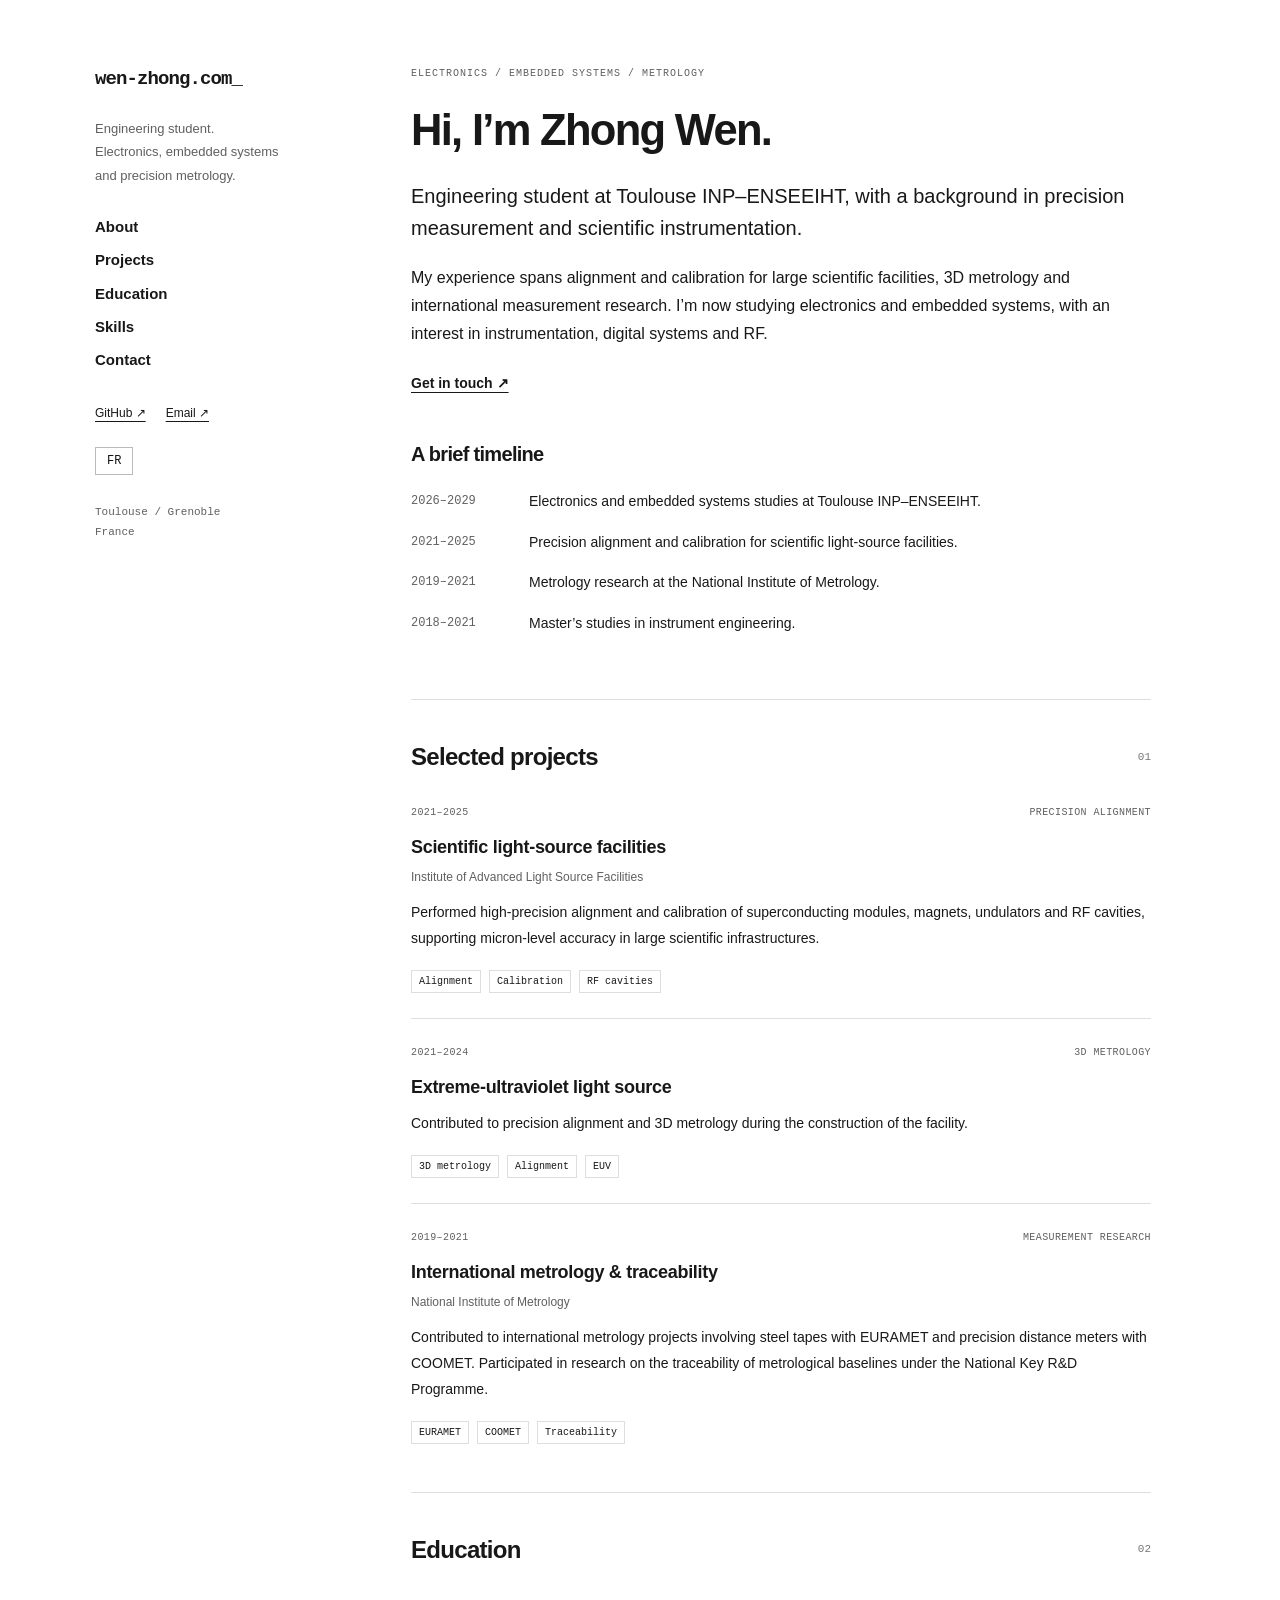
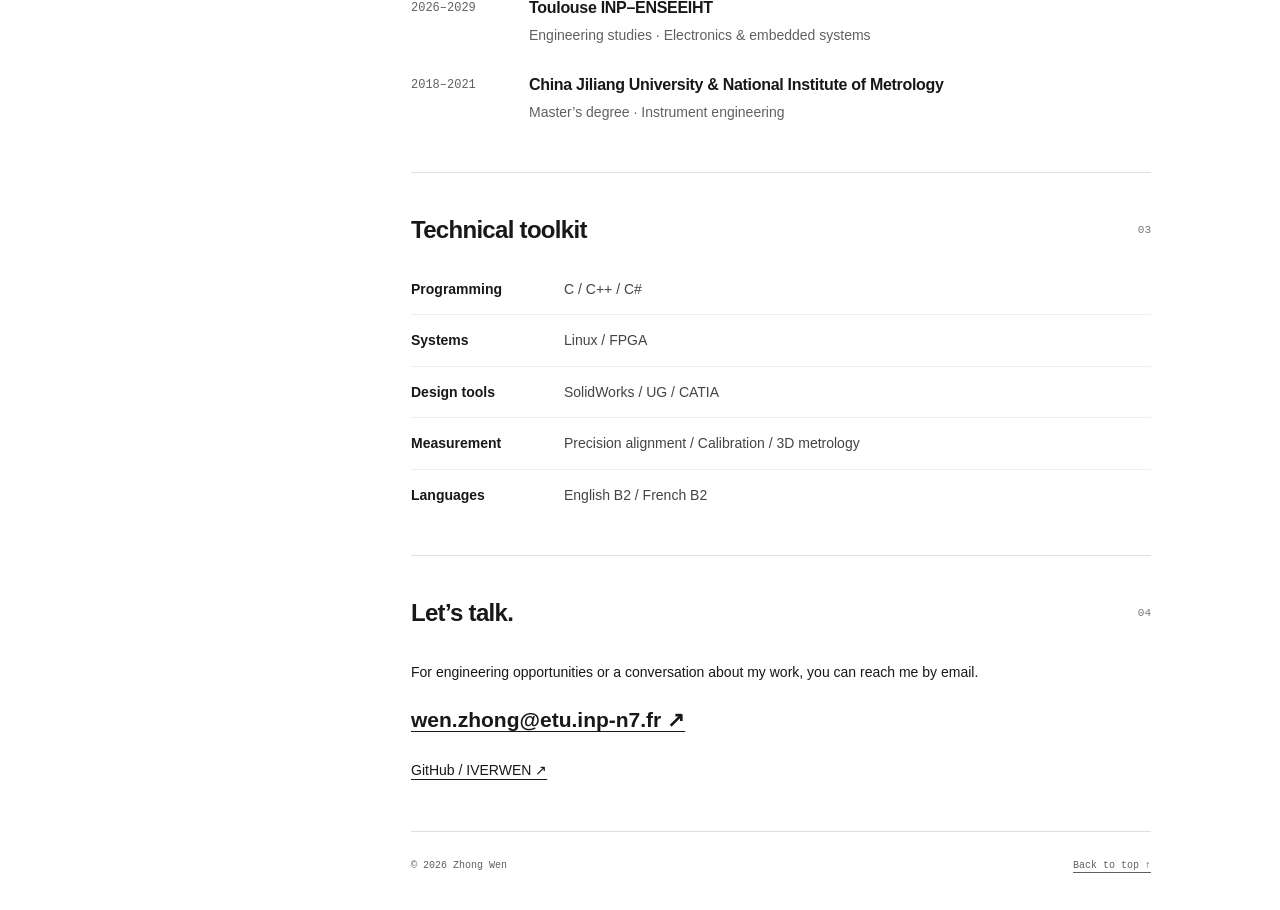
==== index.html @ dfacb309 "Add personal homepage: index.html" ====
<!doctype html>
<html lang="en">
<head><meta charset="utf-8"><meta name="viewport" content="width=device-width, initial-scale=1"><meta name="description" content="Zhong Wen — electronics, embedded systems and precision metrology. Engineering student at Toulouse INP–ENSEEIHT."><meta name="theme-color" content="#ffffff"><title>Zhong Wen — Electronics & Metrology</title><link rel="stylesheet" href="style.css"></head>
<body>
<a class="skip" href="#main">Skip to content / Aller au contenu</a>
<div class="layout">
<aside class="sidebar">
<a class="wordmark" href="#home">wen-zhong.com<span aria-hidden="true">_</span></a>
<p class="sidebar-intro" data-en="Engineering student.&#10;Electronics, embedded systems&#10;and precision metrology." data-fr="Élève ingénieur.&#10;Électronique, systèmes embarqués&#10;et métrologie de précision.">Engineering student.<br>Electronics, embedded systems<br>and precision metrology.</p>
<nav aria-label="Main navigation"><a href="#home" data-en="About" data-fr="À propos">About</a><a href="#projects" data-en="Projects" data-fr="Projets">Projects</a><a href="#education" data-en="Education" data-fr="Formation">Education</a><a href="#skills" data-en="Skills" data-fr="Compétences">Skills</a><a href="#contact">Contact</a></nav>
<div class="sidebar-links"><a href="https://github.com/IVERWEN">GitHub ↗</a><a href="mailto:wen.zhong@etu.inp-n7.fr">Email ↗</a></div>
<button type="button" id="language" aria-label="Afficher en français">FR</button>
<p class="location">Toulouse / Grenoble<br>France</p>
</aside>
<main id="main">
<section id="home">
<p class="eyebrow" data-en="ELECTRONICS / EMBEDDED SYSTEMS / METROLOGY" data-fr="ÉLECTRONIQUE / SYSTÈMES EMBARQUÉS / MÉTROLOGIE">ELECTRONICS / EMBEDDED SYSTEMS / METROLOGY</p>
<h1 data-en="Hi, I’m Zhong Wen." data-fr="Bonjour, je suis Zhong Wen.">Hi, I’m Zhong Wen.</h1>
<p class="lead" data-en="Engineering student at Toulouse INP–ENSEEIHT, with a background in precision measurement and scientific instrumentation." data-fr="Élève ingénieur à Toulouse INP–ENSEEIHT, avec un parcours en mesure de précision et instrumentation scientifique.">Engineering student at Toulouse INP–ENSEEIHT, with a background in precision measurement and scientific instrumentation.</p>
<p data-en="My experience spans alignment and calibration for large scientific facilities, 3D metrology and international measurement research. I’m now studying electronics and embedded systems, with an interest in instrumentation, digital systems and RF." data-fr="Mon expérience couvre l’alignement et l’étalonnage pour de grandes infrastructures scientifiques, la métrologie 3D et la recherche internationale en mesure. J’étudie aujourd’hui l’électronique et les systèmes embarqués, avec un intérêt pour l’instrumentation, les systèmes numériques et la RF.">My experience spans alignment and calibration for large scientific facilities, 3D metrology and international measurement research. I’m now studying electronics and embedded systems, with an interest in instrumentation, digital systems and RF.</p>
<a class="contact-link" href="mailto:wen.zhong@etu.inp-n7.fr" data-en="Get in touch ↗" data-fr="Me contacter ↗">Get in touch ↗</a>
<h2 class="timeline-heading" data-en="A brief timeline" data-fr="Mon parcours en bref">A brief timeline</h2>
<ul class="timeline">
<li><span class="date">2026–2029</span><span data-en="Electronics and embedded systems studies at Toulouse INP–ENSEEIHT." data-fr="Formation en électronique et systèmes embarqués à Toulouse INP–ENSEEIHT.">Electronics and embedded systems studies at Toulouse INP–ENSEEIHT.</span></li>
<li><span class="date">2021–2025</span><span data-en="Precision alignment and calibration for scientific light-source facilities." data-fr="Alignement et étalonnage de précision pour des installations de sources de lumière scientifiques.">Precision alignment and calibration for scientific light-source facilities.</span></li>
<li><span class="date">2019–2021</span><span data-en="Metrology research at the National Institute of Metrology." data-fr="Recherche en métrologie au National Institute of Metrology.">Metrology research at the National Institute of Metrology.</span></li>
<li><span class="date">2018–2021</span><span data-en="Master’s studies in instrument engineering." data-fr="Master en ingénierie des instruments et appareils.">Master’s studies in instrument engineering.</span></li>
</ul>
</section>
<section id="projects">
<div class="section-heading"><h2 data-en="Selected projects" data-fr="Sélection de projets">Selected projects</h2><span class="section-number">01</span></div>
<article class="project"><div class="project-meta"><span>2021–2025</span><span data-en="PRECISION ALIGNMENT" data-fr="ALIGNEMENT DE PRÉCISION">PRECISION ALIGNMENT</span></div>
<h3 data-en="Scientific light-source facilities" data-fr="Installations de sources de lumière scientifiques">Scientific light-source facilities</h3><p class="organisation">Institute of Advanced Light Source Facilities</p>
<p data-en="Performed high-precision alignment and calibration of superconducting modules, magnets, undulators and RF cavities, supporting micron-level accuracy in large scientific infrastructures." data-fr="Réalisation de l’alignement et de l’étalonnage de haute précision de modules supraconducteurs, d’aimants, d’onduleurs et de cavités RF, pour une exactitude au niveau du micron dans de grandes infrastructures scientifiques.">Performed high-precision alignment and calibration of superconducting modules, magnets, undulators and RF cavities, supporting micron-level accuracy in large scientific infrastructures.</p>
<ul class="tags" aria-label="Topics"><li>Alignment</li><li>Calibration</li><li>RF cavities</li></ul></article>
<article class="project"><div class="project-meta"><span>2021–2024</span><span data-en="3D METROLOGY" data-fr="MÉTROLOGIE 3D">3D METROLOGY</span></div>
<h3 data-en="Extreme-ultraviolet light source" data-fr="Source de lumière extrême-ultraviolet">Extreme-ultraviolet light source</h3>
<p data-en="Contributed to precision alignment and 3D metrology during the construction of the facility." data-fr="Participation à l’alignement de précision et à la métrologie 3D pour la construction de l’installation.">Contributed to precision alignment and 3D metrology during the construction of the facility.</p>
<ul class="tags" aria-label="Topics"><li>3D metrology</li><li>Alignment</li><li>EUV</li></ul></article>
<article class="project"><div class="project-meta"><span>2019–2021</span><span data-en="MEASUREMENT RESEARCH" data-fr="RECHERCHE EN MESURE">MEASUREMENT RESEARCH</span></div>
<h3 data-en="International metrology & traceability" data-fr="Métrologie internationale et traçabilité">International metrology & traceability</h3><p class="organisation">National Institute of Metrology</p>
<p data-en="Contributed to international metrology projects involving steel tapes with EURAMET and precision distance meters with COOMET. Participated in research on the traceability of metrological baselines under the National Key R&D Programme." data-fr="Contribution à des projets internationaux de métrologie : rubans en acier avec EURAMET et distancemètres de précision avec COOMET. Participation aux recherches sur la traçabilité des bases métrologiques dans le cadre du Programme national clé de R&D.">Contributed to international metrology projects involving steel tapes with EURAMET and precision distance meters with COOMET. Participated in research on the traceability of metrological baselines under the National Key R&D Programme.</p>
<ul class="tags" aria-label="Topics"><li>EURAMET</li><li>COOMET</li><li>Traceability</li></ul></article>
</section>
<section id="education"><div class="section-heading"><h2 data-en="Education" data-fr="Formation">Education</h2><span class="section-number">02</span></div>
<div class="education-row"><span class="date">2026–2029</span><div><h3>Toulouse INP–ENSEEIHT</h3><p data-en="Engineering studies · Electronics & embedded systems" data-fr="Formation d’ingénieur · Électronique et systèmes embarqués">Engineering studies · Electronics & embedded systems</p></div></div>
<div class="education-row"><span class="date">2018–2021</span><div><h3 data-en="China Jiliang University & National Institute of Metrology" data-fr="Université de métrologie de Chine et National Institute of Metrology">China Jiliang University & National Institute of Metrology</h3><p data-en="Master’s degree · Instrument engineering" data-fr="Master · Ingénierie des instruments et appareils">Master’s degree · Instrument engineering</p></div></div>
</section>
<section id="skills"><div class="section-heading"><h2 data-en="Technical toolkit" data-fr="Compétences techniques">Technical toolkit</h2><span class="section-number">03</span></div>
<dl class="skills"><div><dt data-en="Programming" data-fr="Programmation">Programming</dt><dd>C / C++ / C#</dd></div><div><dt data-en="Systems" data-fr="Systèmes">Systems</dt><dd>Linux / FPGA</dd></div><div><dt data-en="Design tools" data-fr="Outils de conception">Design tools</dt><dd>SolidWorks / UG / CATIA</dd></div><div><dt data-en="Measurement" data-fr="Mesure">Measurement</dt><dd data-en="Precision alignment / Calibration / 3D metrology" data-fr="Alignement de précision / Étalonnage / Métrologie 3D">Precision alignment / Calibration / 3D metrology</dd></div><div><dt data-en="Languages" data-fr="Langues">Languages</dt><dd data-en="English B2 / French B2" data-fr="Anglais B2 / Français B2">English B2 / French B2</dd></div></dl>
</section>
<section id="contact"><div class="section-heading"><h2 data-en="Let’s talk." data-fr="Échangeons.">Let’s talk.</h2><span class="section-number">04</span></div>
<p data-en="For engineering opportunities or a conversation about my work, you can reach me by email." data-fr="Pour une opportunité en ingénierie ou un échange sur mon parcours, vous pouvez me contacter par e-mail.">For engineering opportunities or a conversation about my work, you can reach me by email.</p>
<a class="email" href="mailto:wen.zhong@etu.inp-n7.fr">wen.zhong@etu.inp-n7.fr ↗</a><p class="github-link"><a href="https://github.com/IVERWEN">GitHub / IVERWEN ↗</a></p>
</section>
<footer><span>© 2026 Zhong Wen</span><a href="#home" data-en="Back to top ↑" data-fr="Retour en haut ↑">Back to top ↑</a></footer>
</main></div><script src="language.js"></script>
</body></html>
---- style.css ----
:root{color-scheme:light;--ink:#181818;--muted:#606060;--line:#dedede;--mono:Consolas,'Courier New',monospace}*{box-sizing:border-box}html{scroll-behavior:smooth;scroll-padding-top:40px}body{margin:0;background:#fff;color:var(--ink);font:16px/1.75 'Segoe UI',Arial,sans-serif;-webkit-font-smoothing:antialiased}a{color:inherit;text-decoration-thickness:1px;text-underline-offset:4px}a:hover{color:#666}a:focus-visible,button:focus-visible{outline:2px solid #111;outline-offset:6px}.layout{display:grid;grid-template-columns:230px minmax(0,740px);gap:86px;max-width:1180px;padding:65px 45px 0;margin:auto}.sidebar{position:sticky;top:55px;align-self:start}.wordmark{font:700 19px/1.4 var(--mono);letter-spacing:-.9px;text-decoration:none}.sidebar-intro{font-size:13px;line-height:1.8;color:var(--muted);white-space:pre-line;margin:24px 0 27px}.sidebar nav{display:flex;flex-direction:column;gap:7px}.sidebar nav a{font-size:15px;font-weight:600;text-decoration:none;width:fit-content}.sidebar nav a:hover{text-decoration:underline}.sidebar-links{display:flex;gap:20px;font-size:12px;margin-top:30px}.sidebar button{display:block;margin-top:23px;background:#fff;color:#111;border:1px solid #bbb;font:12px var(--mono);padding:6px 11px;cursor:pointer}.sidebar button:hover{background:#111;color:#fff}.location{font:11px/1.8 var(--mono);color:var(--muted);margin-top:28px}main{min-width:0}.eyebrow{font:10px/1.8 var(--mono);letter-spacing:1px;color:var(--muted);margin:0 0 21px}h1{font-size:clamp(32px,3.4vw,44px);line-height:1.2;letter-spacing:-1.7px;margin:0 0 24px;font-weight:750}.lead{font-size:20px;line-height:1.6;font-weight:500;margin-bottom:20px}p{margin:0 0 18px}h2{font-size:24px;letter-spacing:-.7px;line-height:1.4;margin:0;font-weight:700}.timeline-heading{margin:43px 0 21px;font-size:20px}.contact-link{display:inline-block;font-size:14px;font-weight:600;margin-top:5px}.timeline{list-style:none;margin:0;padding:0}.timeline li{display:grid;grid-template-columns:100px 1fr;gap:18px;margin:16px 0;font-size:14px}.date{font:12px/1.8 var(--mono);color:var(--muted);white-space:nowrap;padding-top:2px}section{padding-bottom:48px}section+section{padding-top:40px;border-top:1px solid var(--line)}.section-heading{display:flex;justify-content:space-between;align-items:center;margin-bottom:30px}.section-number{font:11px var(--mono);color:#777}.project{padding:25px 0;border-bottom:1px solid var(--line)}.project:first-of-type{padding-top:0}.project:last-child{border-bottom:0;padding-bottom:0}.project-meta{display:flex;justify-content:space-between;gap:16px;font:10px/1.8 var(--mono);letter-spacing:.4px;color:var(--muted);margin-bottom:12px}h3{font-size:18px;line-height:1.5;font-weight:650;letter-spacing:-.3px;margin:0 0 10px}.project p{font-size:14px;line-height:1.85}.project .organisation{font-size:12px;color:var(--muted);margin-top:-5px;margin-bottom:12px}.tags{display:flex;flex-wrap:wrap;gap:8px;list-style:none;margin:16px 0 0;padding:0}.tags li{font:10px/1.5 var(--mono);border:1px solid var(--line);padding:3px 7px}.education-row{display:grid;grid-template-columns:100px 1fr;gap:18px;margin:25px 0}.education-row:last-child{margin-bottom:0}.education-row h3{font-size:16px;margin-bottom:3px}.education-row p{font-size:14px;color:var(--muted);margin:0}.skills{margin:0}.skills>div{display:grid;grid-template-columns:135px 1fr;gap:18px;padding:13px 0;border-bottom:1px solid #eee;font-size:14px}.skills>div:first-child{padding-top:0}.skills>div:last-child{border-bottom:0;padding-bottom:0}.skills dt{font-weight:600}.skills dd{margin:0;color:#444}#contact>p{font-size:14px}.email{font-size:clamp(16px,2vw,21px);font-weight:600;overflow-wrap:anywhere}.github-link{margin-top:19px;margin-bottom:0;font-size:12px}footer{display:flex;justify-content:space-between;gap:15px;border-top:1px solid var(--line);padding:25px 0 35px;font:10px/1.8 var(--mono);color:var(--muted)}.skip{position:absolute;top:-100px;padding:10px 15px;background:#111;color:#fff}.skip:focus{top:5px;z-index:3}@media(max-width:900px){.layout{gap:40px;padding:40px 28px 0;grid-template-columns:190px minmax(0,1fr)}}@media(max-width:650px){html{scroll-padding-top:20px}.layout{display:block;padding:27px 22px 0}.sidebar{position:relative;top:auto;border-bottom:1px solid var(--line);padding-bottom:23px;margin-bottom:34px}.sidebar-intro,.sidebar-links,.location{display:none}.sidebar nav{flex-direction:row;flex-wrap:wrap;gap:8px 18px;margin-top:18px;padding-right:35px}.sidebar nav a{font-size:12px}.sidebar button{position:absolute;right:0;top:0;margin:0}.eyebrow{font-size:9px}h1{font-size:34px}.lead{font-size:18px}.timeline li,.education-row{grid-template-columns:86px 1fr;gap:12px}.timeline li{font-size:13px}.date{font-size:11px}.section-heading{margin-bottom:24px}h2{font-size:22px}.project-meta{font-size:9px;gap:10px}.skills>div{grid-template-columns:100px 1fr;gap:12px;font-size:13px}section{padding-bottom:35px}section+section{padding-top:30px}}@media(prefers-reduced-motion:reduce){html{scroll-behavior:auto}}@media print{.layout{display:block;padding:0;max-width:none}.sidebar,.contact-link,footer a{display:none}body{font-size:11px}h1{font-size:25px}.lead{font-size:14px}section{padding-bottom:16px}section+section{padding-top:16px}.project{break-inside:avoid}.project p,.education-row p,.timeline li,.skills>div{font-size:11px}}
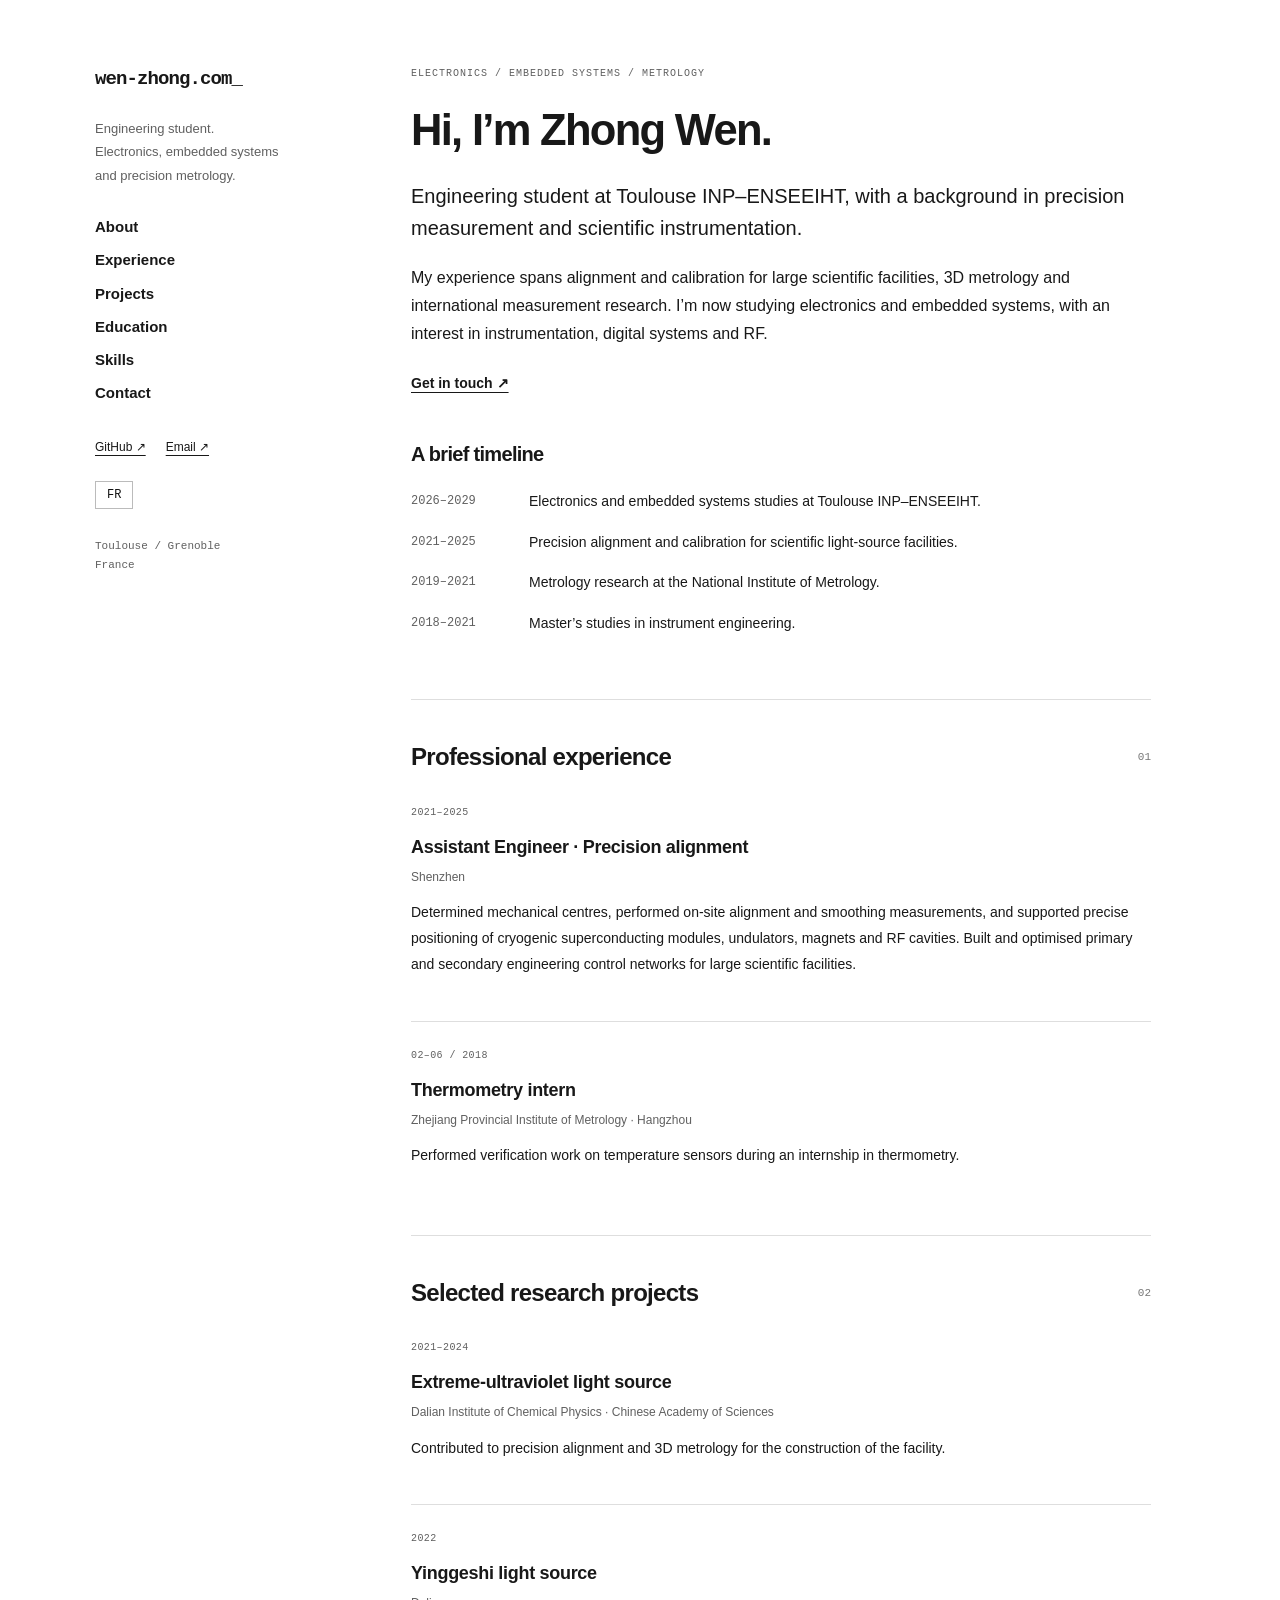
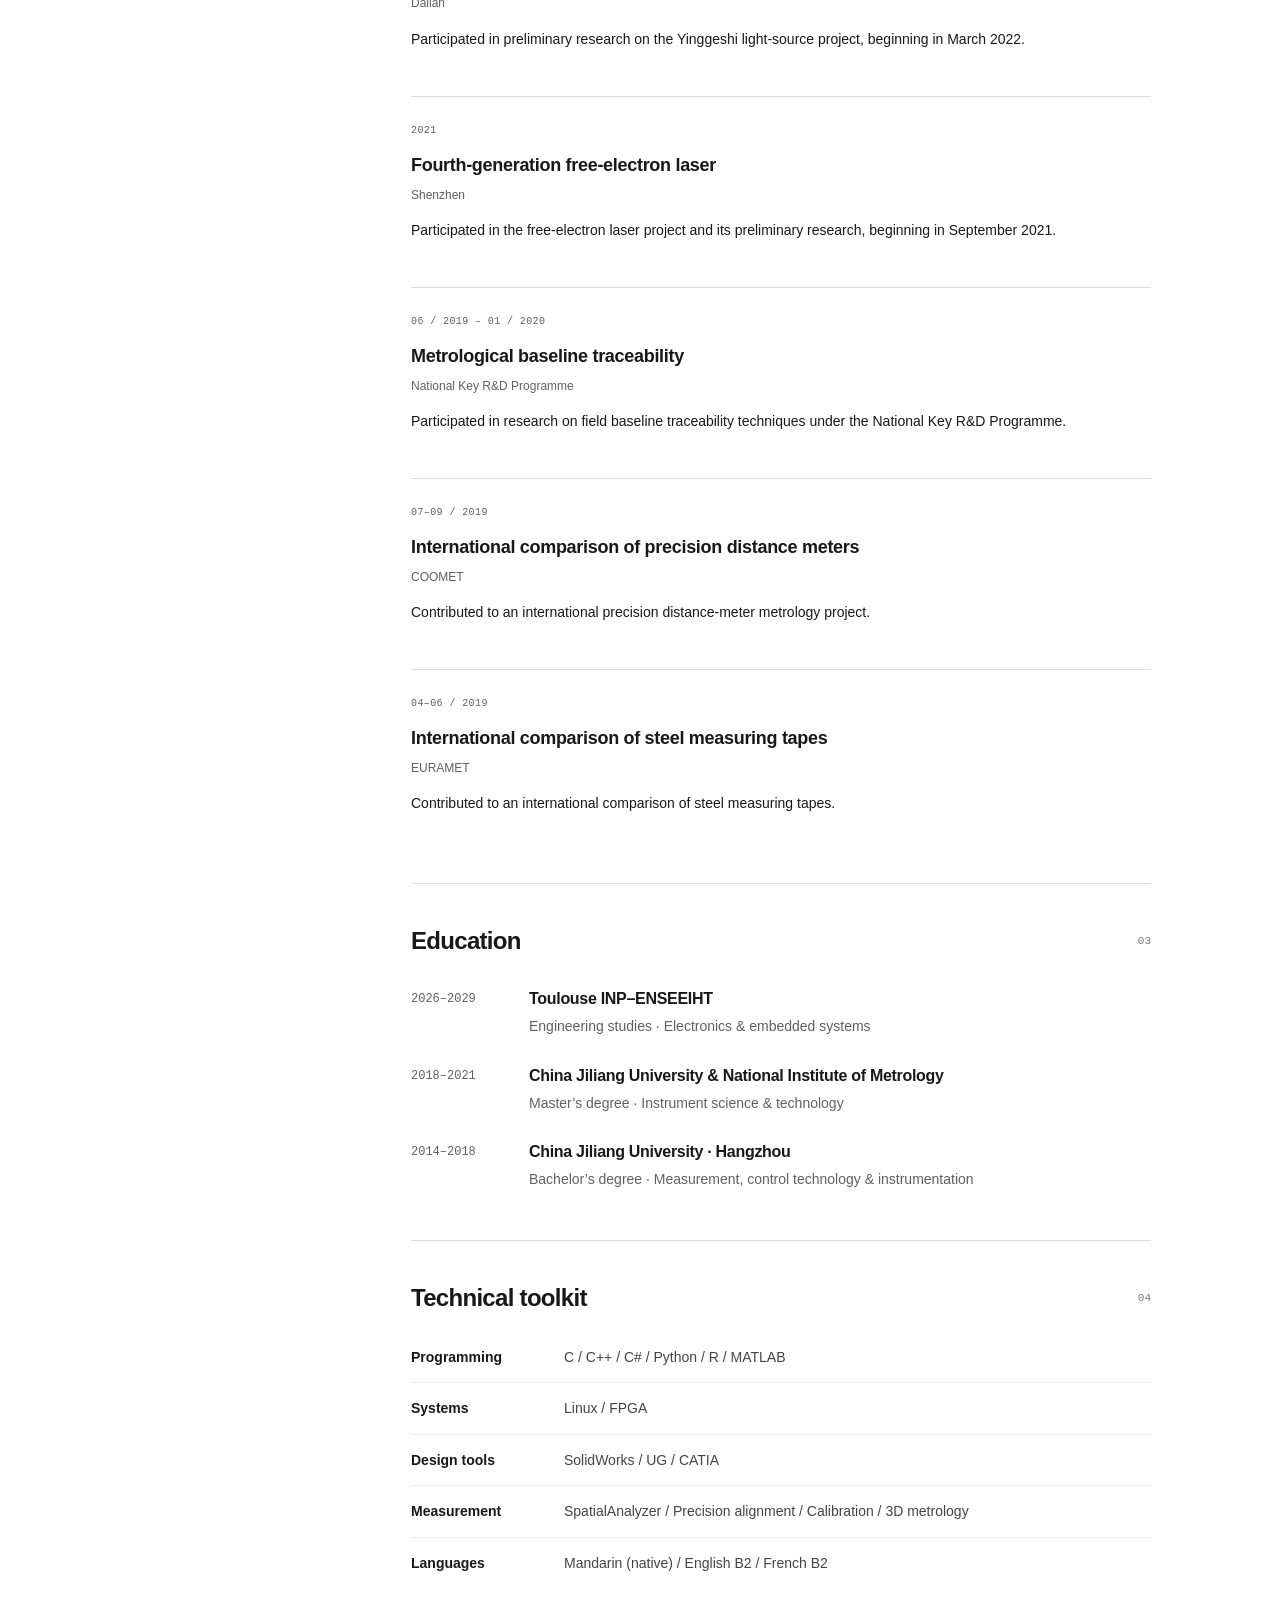
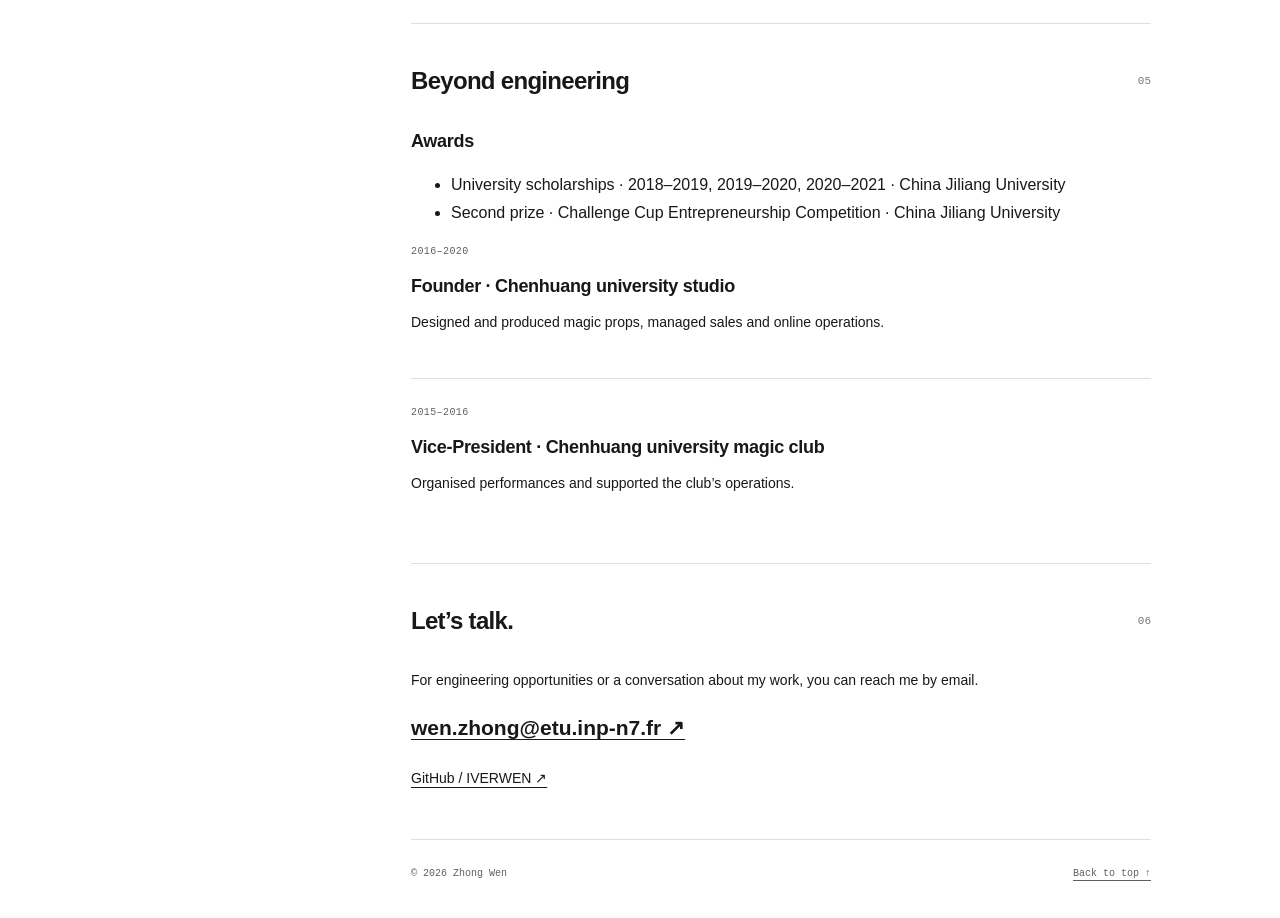
==== commit dab4f84e: "Expand bilingual portfolio with consolidated CV experience, research, education and awards" ====
--- a/index.html
+++ b/index.html
@@ -7,7 +7,7 @@
 <aside class="sidebar">
 <a class="wordmark" href="#home">wen-zhong.com<span aria-hidden="true">_</span></a>
 <p class="sidebar-intro" data-en="Engineering student.&#10;Electronics, embedded systems&#10;and precision metrology." data-fr="Élève ingénieur.&#10;Électronique, systèmes embarqués&#10;et métrologie de précision.">Engineering student.<br>Electronics, embedded systems<br>and precision metrology.</p>
-<nav aria-label="Main navigation"><a href="#home" data-en="About" data-fr="À propos">About</a><a href="#projects" data-en="Projects" data-fr="Projets">Projects</a><a href="#education" data-en="Education" data-fr="Formation">Education</a><a href="#skills" data-en="Skills" data-fr="Compétences">Skills</a><a href="#contact">Contact</a></nav>
+<nav aria-label="Main navigation"><a href="#home" data-en="About" data-fr="À propos">About</a><a href="#experience" data-en="Experience" data-fr="Expérience">Experience</a><a href="#projects" data-en="Projects" data-fr="Projets">Projects</a><a href="#education" data-en="Education" data-fr="Formation">Education</a><a href="#skills" data-en="Skills" data-fr="Compétences">Skills</a><a href="#contact">Contact</a></nav>
 <div class="sidebar-links"><a href="https://github.com/IVERWEN">GitHub ↗</a><a href="mailto:wen.zhong@etu.inp-n7.fr">Email ↗</a></div>
 <button type="button" id="language" aria-label="Afficher en français">FR</button>
 <p class="location">Toulouse / Grenoble<br>France</p>
@@ -27,29 +27,33 @@
 <li><span class="date">2018–2021</span><span data-en="Master’s studies in instrument engineering." data-fr="Master en ingénierie des instruments et appareils.">Master’s studies in instrument engineering.</span></li>
 </ul>
 </section>
-<section id="projects">
-<div class="section-heading"><h2 data-en="Selected projects" data-fr="Sélection de projets">Selected projects</h2><span class="section-number">01</span></div>
-<article class="project"><div class="project-meta"><span>2021–2025</span><span data-en="PRECISION ALIGNMENT" data-fr="ALIGNEMENT DE PRÉCISION">PRECISION ALIGNMENT</span></div>
-<h3 data-en="Scientific light-source facilities" data-fr="Installations de sources de lumière scientifiques">Scientific light-source facilities</h3><p class="organisation">Institute of Advanced Light Source Facilities</p>
-<p data-en="Performed high-precision alignment and calibration of superconducting modules, magnets, undulators and RF cavities, supporting micron-level accuracy in large scientific infrastructures." data-fr="Réalisation de l’alignement et de l’étalonnage de haute précision de modules supraconducteurs, d’aimants, d’onduleurs et de cavités RF, pour une exactitude au niveau du micron dans de grandes infrastructures scientifiques.">Performed high-precision alignment and calibration of superconducting modules, magnets, undulators and RF cavities, supporting micron-level accuracy in large scientific infrastructures.</p>
-<ul class="tags" aria-label="Topics"><li>Alignment</li><li>Calibration</li><li>RF cavities</li></ul></article>
-<article class="project"><div class="project-meta"><span>2021–2024</span><span data-en="3D METROLOGY" data-fr="MÉTROLOGIE 3D">3D METROLOGY</span></div>
-<h3 data-en="Extreme-ultraviolet light source" data-fr="Source de lumière extrême-ultraviolet">Extreme-ultraviolet light source</h3>
-<p data-en="Contributed to precision alignment and 3D metrology during the construction of the facility." data-fr="Participation à l’alignement de précision et à la métrologie 3D pour la construction de l’installation.">Contributed to precision alignment and 3D metrology during the construction of the facility.</p>
-<ul class="tags" aria-label="Topics"><li>3D metrology</li><li>Alignment</li><li>EUV</li></ul></article>
-<article class="project"><div class="project-meta"><span>2019–2021</span><span data-en="MEASUREMENT RESEARCH" data-fr="RECHERCHE EN MESURE">MEASUREMENT RESEARCH</span></div>
-<h3 data-en="International metrology & traceability" data-fr="Métrologie internationale et traçabilité">International metrology & traceability</h3><p class="organisation">National Institute of Metrology</p>
-<p data-en="Contributed to international metrology projects involving steel tapes with EURAMET and precision distance meters with COOMET. Participated in research on the traceability of metrological baselines under the National Key R&D Programme." data-fr="Contribution à des projets internationaux de métrologie : rubans en acier avec EURAMET et distancemètres de précision avec COOMET. Participation aux recherches sur la traçabilité des bases métrologiques dans le cadre du Programme national clé de R&D.">Contributed to international metrology projects involving steel tapes with EURAMET and precision distance meters with COOMET. Participated in research on the traceability of metrological baselines under the National Key R&D Programme.</p>
-<ul class="tags" aria-label="Topics"><li>EURAMET</li><li>COOMET</li><li>Traceability</li></ul></article>
+<section id="experience"><div class="section-heading"><h2 data-en="Professional experience" data-fr="Expériences professionnelles">Professional experience</h2><span class="section-number">01</span></div>
+<article class="project"><div class="project-meta"><span>2021–2025</span></div><h3 data-en="Assistant Engineer · Precision alignment" data-fr="Assistant ingénieur · Alignement de précision">Assistant Engineer · Precision alignment</h3><p class="organisation">Shenzhen</p><p data-en="Determined mechanical centres, performed on-site alignment and smoothing measurements, and supported precise positioning of cryogenic superconducting modules, undulators, magnets and RF cavities. Built and optimised primary and secondary engineering control networks for large scientific facilities." data-fr="Détermination des centres mécaniques, alignement sur site et mesures de lissage pour le positionnement précis de modules supraconducteurs cryogéniques, d’onduleurs, d’aimants et de cavités RF. Construction et optimisation des réseaux de contrôle géodésique de premier et de second niveau pour de grandes infrastructures scientifiques.">Determined mechanical centres, performed on-site alignment and smoothing measurements, and supported precise positioning of cryogenic superconducting modules, undulators, magnets and RF cavities. Built and optimised primary and secondary engineering control networks for large scientific facilities.</p></article>
+<article class="project"><div class="project-meta"><span>02–06 / 2018</span></div><h3 data-en="Thermometry intern" data-fr="Stagiaire en thermométrie">Thermometry intern</h3><p class="organisation">Zhejiang Provincial Institute of Metrology · Hangzhou</p><p data-en="Performed verification work on temperature sensors during an internship in thermometry." data-fr="Réalisation de travaux de vérification de capteurs de température lors d’un stage en thermométrie.">Performed verification work on temperature sensors during an internship in thermometry.</p></article>
 </section>
-<section id="education"><div class="section-heading"><h2 data-en="Education" data-fr="Formation">Education</h2><span class="section-number">02</span></div>
+<section id="projects"><div class="section-heading"><h2 data-en="Selected research projects" data-fr="Sélection de projets de recherche">Selected research projects</h2><span class="section-number">02</span></div>
+<article class="project"><div class="project-meta"><span>2021–2024</span></div><h3 data-en="Extreme-ultraviolet light source" data-fr="Source de lumière extrême-ultraviolet">Extreme-ultraviolet light source</h3><p class="organisation">Dalian Institute of Chemical Physics · Chinese Academy of Sciences</p><p data-en="Contributed to precision alignment and 3D metrology for the construction of the facility." data-fr="Participation à l’alignement de précision et à la métrologie 3D pour la construction de l’installation.">Contributed to precision alignment and 3D metrology for the construction of the facility.</p></article>
+<article class="project"><div class="project-meta"><span>2022</span></div><h3 data-en="Yinggeshi light source" data-fr="Source de lumière de Yinggeshi">Yinggeshi light source</h3><p class="organisation">Dalian</p><p data-en="Participated in preliminary research on the Yinggeshi light-source project, beginning in March 2022." data-fr="Participation au projet de recherche préalable sur la source de lumière de Yinggeshi, à partir de mars 2022.">Participated in preliminary research on the Yinggeshi light-source project, beginning in March 2022.</p></article>
+<article class="project"><div class="project-meta"><span>2021</span></div><h3 data-en="Fourth-generation free-electron laser" data-fr="Laser à électrons libres de quatrième génération">Fourth-generation free-electron laser</h3><p class="organisation">Shenzhen</p><p data-en="Participated in the free-electron laser project and its preliminary research, beginning in September 2021." data-fr="Participation au projet de laser à électrons libres de quatrième génération et à ses recherches préalables, à partir de septembre 2021.">Participated in the free-electron laser project and its preliminary research, beginning in September 2021.</p></article>
+<article class="project"><div class="project-meta"><span>06 / 2019 – 01 / 2020</span></div><h3 data-en="Metrological baseline traceability" data-fr="Traçabilité des bases métrologiques">Metrological baseline traceability</h3><p class="organisation">National Key R&amp;D Programme</p><p data-en="Participated in research on field baseline traceability techniques under the National Key R&amp;D Programme." data-fr="Participation aux recherches sur les techniques de traçabilité des bases métrologiques sur le terrain, dans le cadre du Programme national clé de R&amp;D.">Participated in research on field baseline traceability techniques under the National Key R&amp;D Programme.</p></article>
+<article class="project"><div class="project-meta"><span>07–09 / 2019</span></div><h3 data-en="International comparison of precision distance meters" data-fr="Comparaison internationale de distancemètres de précision">International comparison of precision distance meters</h3><p class="organisation">COOMET</p><p data-en="Contributed to an international precision distance-meter metrology project." data-fr="Contribution à un projet international de métrologie des distancemètres de précision.">Contributed to an international precision distance-meter metrology project.</p></article>
+<article class="project"><div class="project-meta"><span>04–06 / 2019</span></div><h3 data-en="International comparison of steel measuring tapes" data-fr="Comparaison internationale de rubans à mesurer en acier">International comparison of steel measuring tapes</h3><p class="organisation">EURAMET</p><p data-en="Contributed to an international comparison of steel measuring tapes." data-fr="Contribution à une comparaison internationale de rubans à mesurer en acier.">Contributed to an international comparison of steel measuring tapes.</p></article>
+</section>
+<section id="education"><div class="section-heading"><h2 data-en="Education" data-fr="Formation">Education</h2><span class="section-number">03</span></div>
 <div class="education-row"><span class="date">2026–2029</span><div><h3>Toulouse INP–ENSEEIHT</h3><p data-en="Engineering studies · Electronics & embedded systems" data-fr="Formation d’ingénieur · Électronique et systèmes embarqués">Engineering studies · Electronics & embedded systems</p></div></div>
-<div class="education-row"><span class="date">2018–2021</span><div><h3 data-en="China Jiliang University & National Institute of Metrology" data-fr="Université de métrologie de Chine et National Institute of Metrology">China Jiliang University & National Institute of Metrology</h3><p data-en="Master’s degree · Instrument engineering" data-fr="Master · Ingénierie des instruments et appareils">Master’s degree · Instrument engineering</p></div></div>
+<div class="education-row"><span class="date">2018–2021</span><div><h3 data-en="China Jiliang University & National Institute of Metrology" data-fr="Université de métrologie de Chine et National Institute of Metrology">China Jiliang University & National Institute of Metrology</h3><p data-en="Master’s degree · Instrument science & technology" data-fr="Master · Science et technologie de l’instrumentation">Master’s degree · Instrument science &amp; technology</p></div></div>
+<div class="education-row"><span class="date">2014–2018</span><div><h3>China Jiliang University · Hangzhou</h3><p data-en="Bachelor’s degree · Measurement, control technology &amp; instrumentation" data-fr="Licence · Technologie de mesure et de contrôle et instrumentation">Bachelor’s degree · Measurement, control technology &amp; instrumentation</p></div></div>
 </section>
-<section id="skills"><div class="section-heading"><h2 data-en="Technical toolkit" data-fr="Compétences techniques">Technical toolkit</h2><span class="section-number">03</span></div>
-<dl class="skills"><div><dt data-en="Programming" data-fr="Programmation">Programming</dt><dd>C / C++ / C#</dd></div><div><dt data-en="Systems" data-fr="Systèmes">Systems</dt><dd>Linux / FPGA</dd></div><div><dt data-en="Design tools" data-fr="Outils de conception">Design tools</dt><dd>SolidWorks / UG / CATIA</dd></div><div><dt data-en="Measurement" data-fr="Mesure">Measurement</dt><dd data-en="Precision alignment / Calibration / 3D metrology" data-fr="Alignement de précision / Étalonnage / Métrologie 3D">Precision alignment / Calibration / 3D metrology</dd></div><div><dt data-en="Languages" data-fr="Langues">Languages</dt><dd data-en="English B2 / French B2" data-fr="Anglais B2 / Français B2">English B2 / French B2</dd></div></dl>
+<section id="skills"><div class="section-heading"><h2 data-en="Technical toolkit" data-fr="Compétences techniques">Technical toolkit</h2><span class="section-number">04</span></div>
+<dl class="skills"><div><dt data-en="Programming" data-fr="Programmation">Programming</dt><dd>C / C++ / C# / Python / R / MATLAB</dd></div><div><dt data-en="Systems" data-fr="Systèmes">Systems</dt><dd>Linux / FPGA</dd></div><div><dt data-en="Design tools" data-fr="Outils de conception">Design tools</dt><dd>SolidWorks / UG / CATIA</dd></div><div><dt data-en="Measurement" data-fr="Mesure">Measurement</dt><dd data-en="SpatialAnalyzer / Precision alignment / Calibration / 3D metrology" data-fr="SpatialAnalyzer / Alignement de précision / Étalonnage / Métrologie 3D">Precision alignment / Calibration / 3D metrology</dd></div><div><dt data-en="Languages" data-fr="Langues">Languages</dt><dd data-en="Mandarin (native) / English B2 / French B2" data-fr="Mandarin (langue maternelle) / Anglais B2 / Français B2">Mandarin (native) / English B2 / French B2</dd></div></dl>
 </section>
-<section id="contact"><div class="section-heading"><h2 data-en="Let’s talk." data-fr="Échangeons.">Let’s talk.</h2><span class="section-number">04</span></div>
+<section id="beyond"><div class="section-heading"><h2 data-en="Beyond engineering" data-fr="Au-delà de l’ingénierie">Beyond engineering</h2><span class="section-number">05</span></div>
+<h3 data-en="Awards" data-fr="Récompenses">Awards</h3>
+<ul><li><span data-en="University scholarships · 2018–2019, 2019–2020, 2020–2021 · China Jiliang University" data-fr="Bourses universitaires · 2018–2019, 2019–2020, 2020–2021 · Université de métrologie de Chine">University scholarships · 2018–2019, 2019–2020, 2020–2021 · China Jiliang University</span></li><li><span data-en="Second prize · Challenge Cup Entrepreneurship Competition · China Jiliang University" data-fr="Deuxième prix · Concours d’entrepreneuriat Challenge Cup · Université de métrologie de Chine">Second prize · Challenge Cup Entrepreneurship Competition · China Jiliang University</span></li></ul>
+<article class="project"><div class="project-meta"><span>2016–2020</span></div><h3 data-en="Founder · Chenhuang university studio" data-fr="Fondateur · Studio universitaire de Chenhuang">Founder · Chenhuang university studio</h3><p data-en="Designed and produced magic props, managed sales and online operations." data-fr="Fabrication d’accessoires de magie, gestion des ventes et des activités en ligne.">Designed and produced magic props, managed sales and online operations.</p></article>
+<article class="project"><div class="project-meta"><span>2015–2016</span></div><h3 data-en="Vice-President · Chenhuang university magic club" data-fr="Vice-président · Club de magie universitaire de Chenhuang">Vice-President · Chenhuang university magic club</h3><p data-en="Organised performances and supported the club’s operations." data-fr="Organisation de spectacles et participation à la gestion de l’association.">Organised performances and supported the club’s operations.</p></article>
+</section>
+<section id="contact"><div class="section-heading"><h2 data-en="Let’s talk." data-fr="Échangeons.">Let’s talk.</h2><span class="section-number">06</span></div>
 <p data-en="For engineering opportunities or a conversation about my work, you can reach me by email." data-fr="Pour une opportunité en ingénierie ou un échange sur mon parcours, vous pouvez me contacter par e-mail.">For engineering opportunities or a conversation about my work, you can reach me by email.</p>
 <a class="email" href="mailto:wen.zhong@etu.inp-n7.fr">wen.zhong@etu.inp-n7.fr ↗</a><p class="github-link"><a href="https://github.com/IVERWEN">GitHub / IVERWEN ↗</a></p>
 </section>
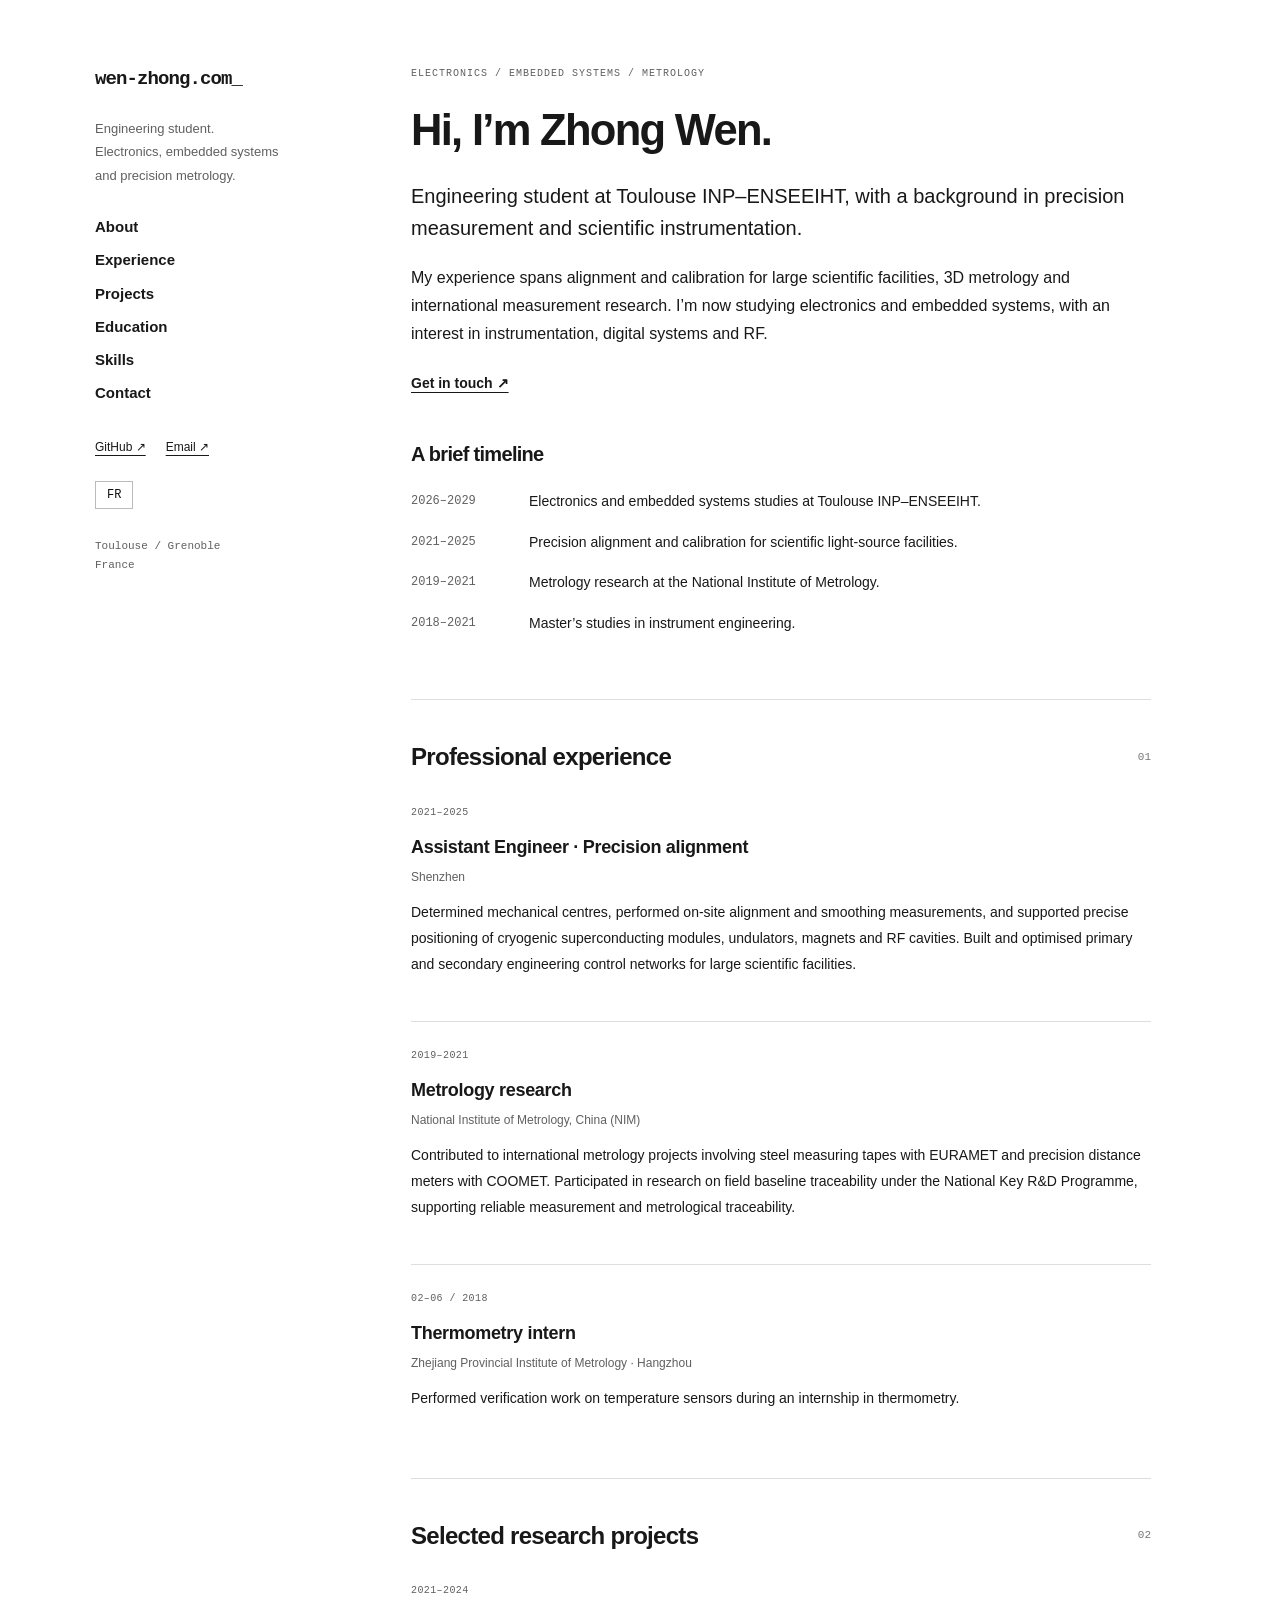
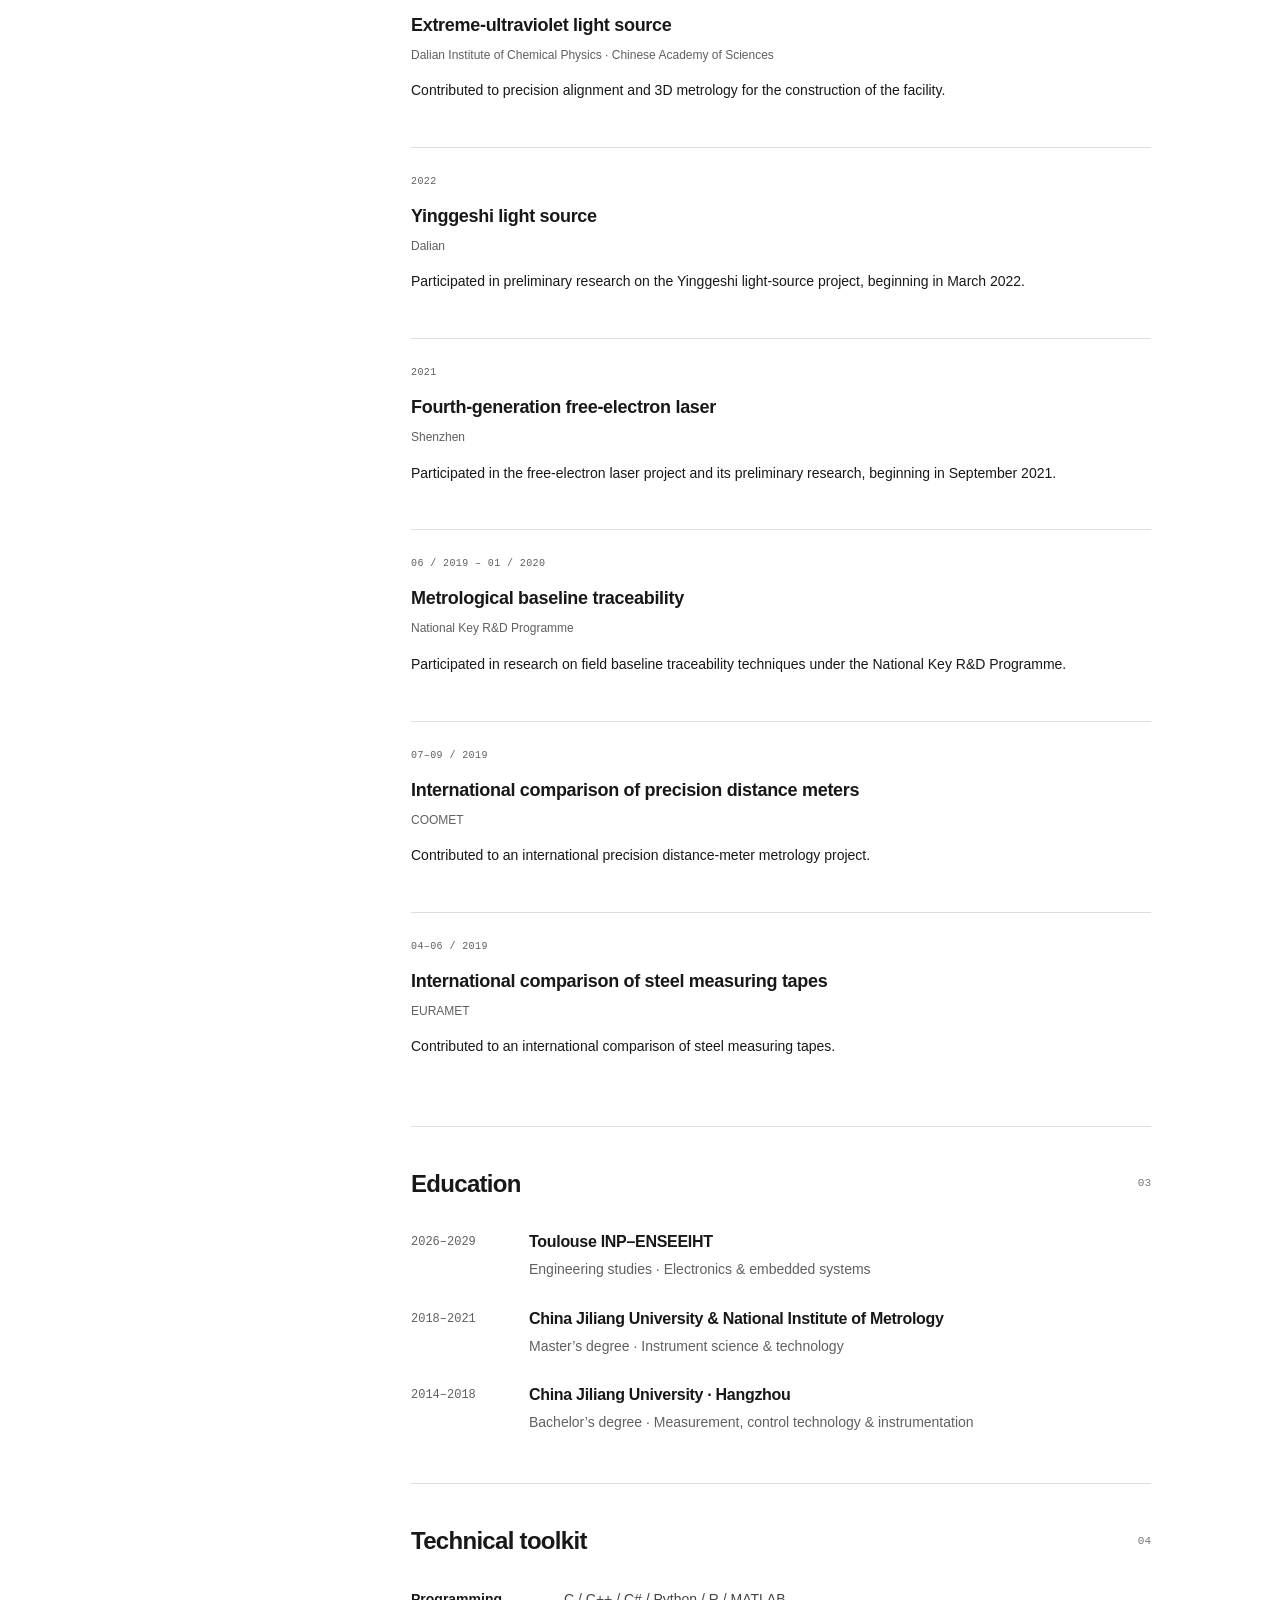
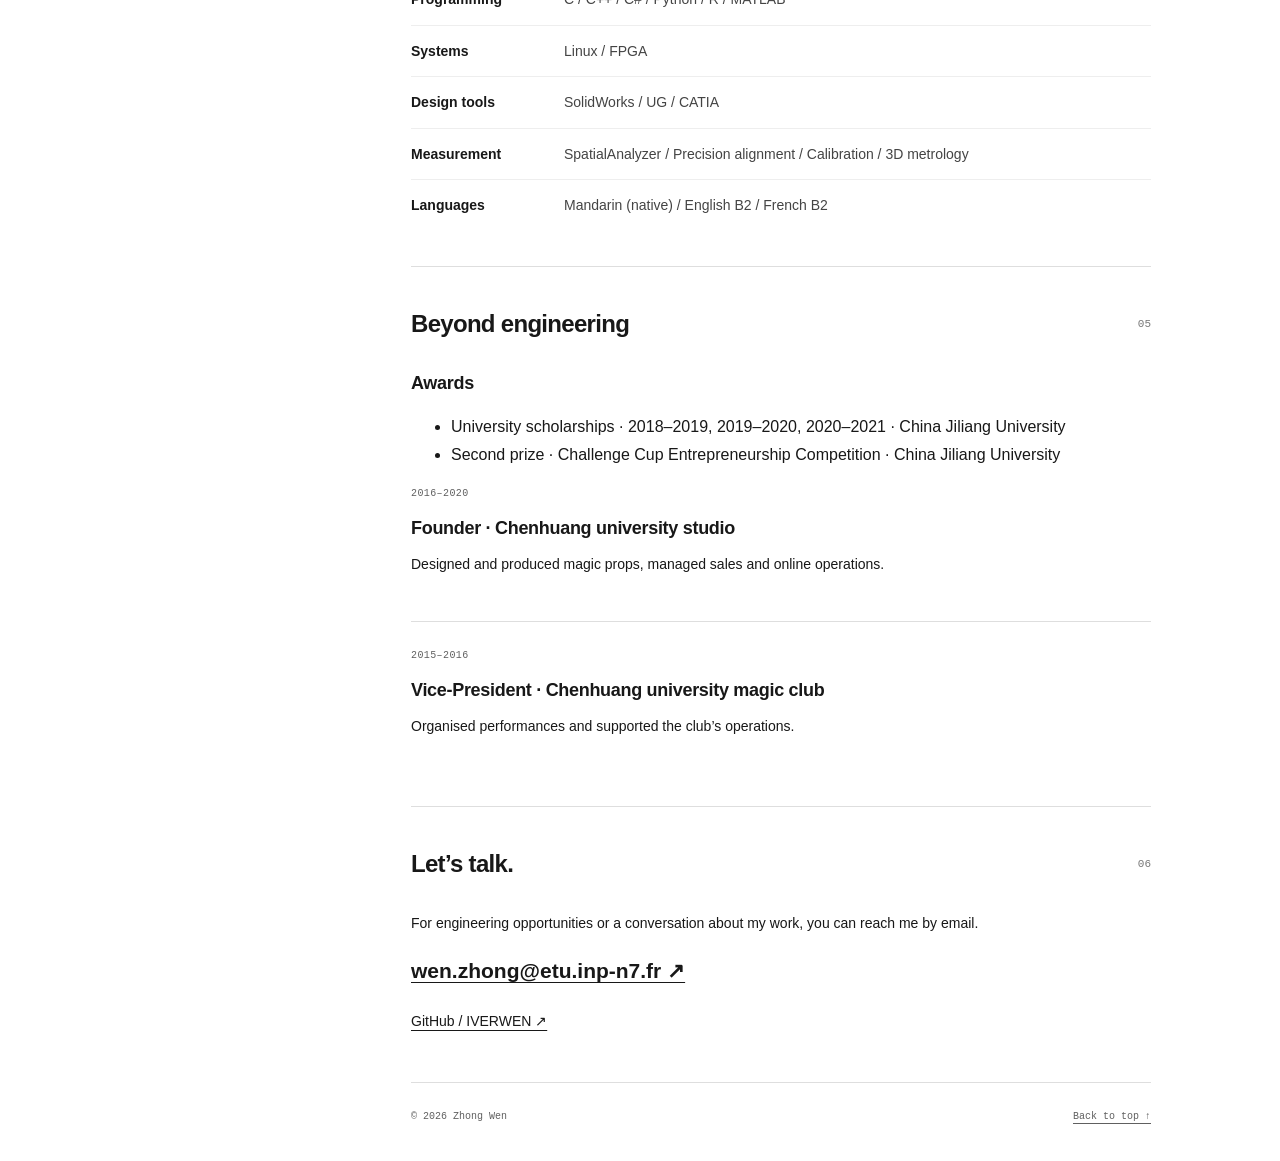
==== commit 4a722daa: "Add National Institute of Metrology research to professional experience" ====
--- a/index.html
+++ b/index.html
@@ -29,6 +29,7 @@
 </section>
 <section id="experience"><div class="section-heading"><h2 data-en="Professional experience" data-fr="Expériences professionnelles">Professional experience</h2><span class="section-number">01</span></div>
 <article class="project"><div class="project-meta"><span>2021–2025</span></div><h3 data-en="Assistant Engineer · Precision alignment" data-fr="Assistant ingénieur · Alignement de précision">Assistant Engineer · Precision alignment</h3><p class="organisation">Shenzhen</p><p data-en="Determined mechanical centres, performed on-site alignment and smoothing measurements, and supported precise positioning of cryogenic superconducting modules, undulators, magnets and RF cavities. Built and optimised primary and secondary engineering control networks for large scientific facilities." data-fr="Détermination des centres mécaniques, alignement sur site et mesures de lissage pour le positionnement précis de modules supraconducteurs cryogéniques, d’onduleurs, d’aimants et de cavités RF. Construction et optimisation des réseaux de contrôle géodésique de premier et de second niveau pour de grandes infrastructures scientifiques.">Determined mechanical centres, performed on-site alignment and smoothing measurements, and supported precise positioning of cryogenic superconducting modules, undulators, magnets and RF cavities. Built and optimised primary and secondary engineering control networks for large scientific facilities.</p></article>
+<article class="project"><div class="project-meta"><span>2019–2021</span></div><h3 data-en="Metrology research" data-fr="Recherche en métrologie">Metrology research</h3><p class="organisation" data-en="National Institute of Metrology, China (NIM)" data-fr="Institut national de métrologie de Chine (NIM)">National Institute of Metrology, China (NIM)</p><p data-en="Contributed to international metrology projects involving steel measuring tapes with EURAMET and precision distance meters with COOMET. Participated in research on field baseline traceability under the National Key R&amp;D Programme, supporting reliable measurement and metrological traceability." data-fr="Contribution à des projets internationaux de métrologie sur les rubans à mesurer en acier avec EURAMET et les distancemètres de précision avec COOMET. Participation aux recherches sur la traçabilité des bases métrologiques sur le terrain dans le cadre du Programme national clé de R&amp;D, pour la fiabilité des mesures et leur traçabilité métrologique.">Contributed to international metrology projects involving steel measuring tapes with EURAMET and precision distance meters with COOMET. Participated in research on field baseline traceability under the National Key R&amp;D Programme, supporting reliable measurement and metrological traceability.</p></article>
 <article class="project"><div class="project-meta"><span>02–06 / 2018</span></div><h3 data-en="Thermometry intern" data-fr="Stagiaire en thermométrie">Thermometry intern</h3><p class="organisation">Zhejiang Provincial Institute of Metrology · Hangzhou</p><p data-en="Performed verification work on temperature sensors during an internship in thermometry." data-fr="Réalisation de travaux de vérification de capteurs de température lors d’un stage en thermométrie.">Performed verification work on temperature sensors during an internship in thermometry.</p></article>
 </section>
 <section id="projects"><div class="section-heading"><h2 data-en="Selected research projects" data-fr="Sélection de projets de recherche">Selected research projects</h2><span class="section-number">02</span></div>
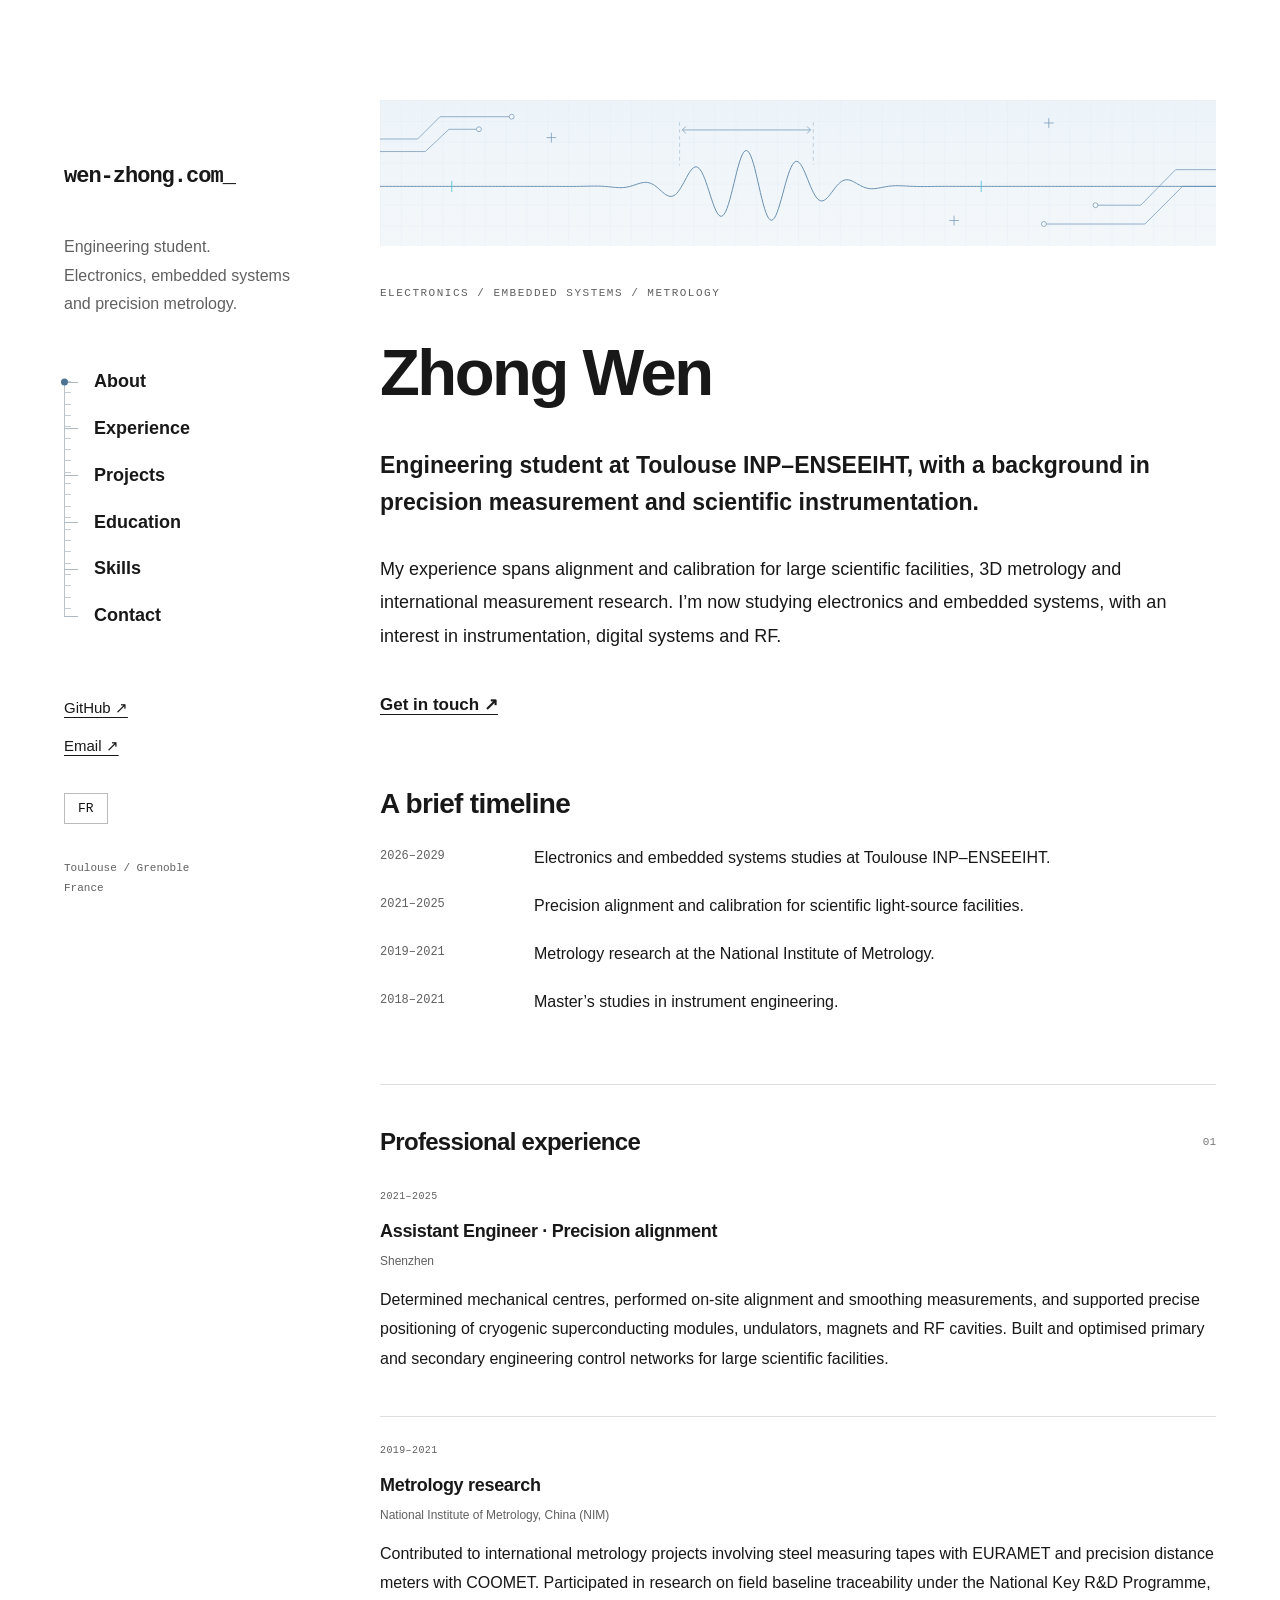
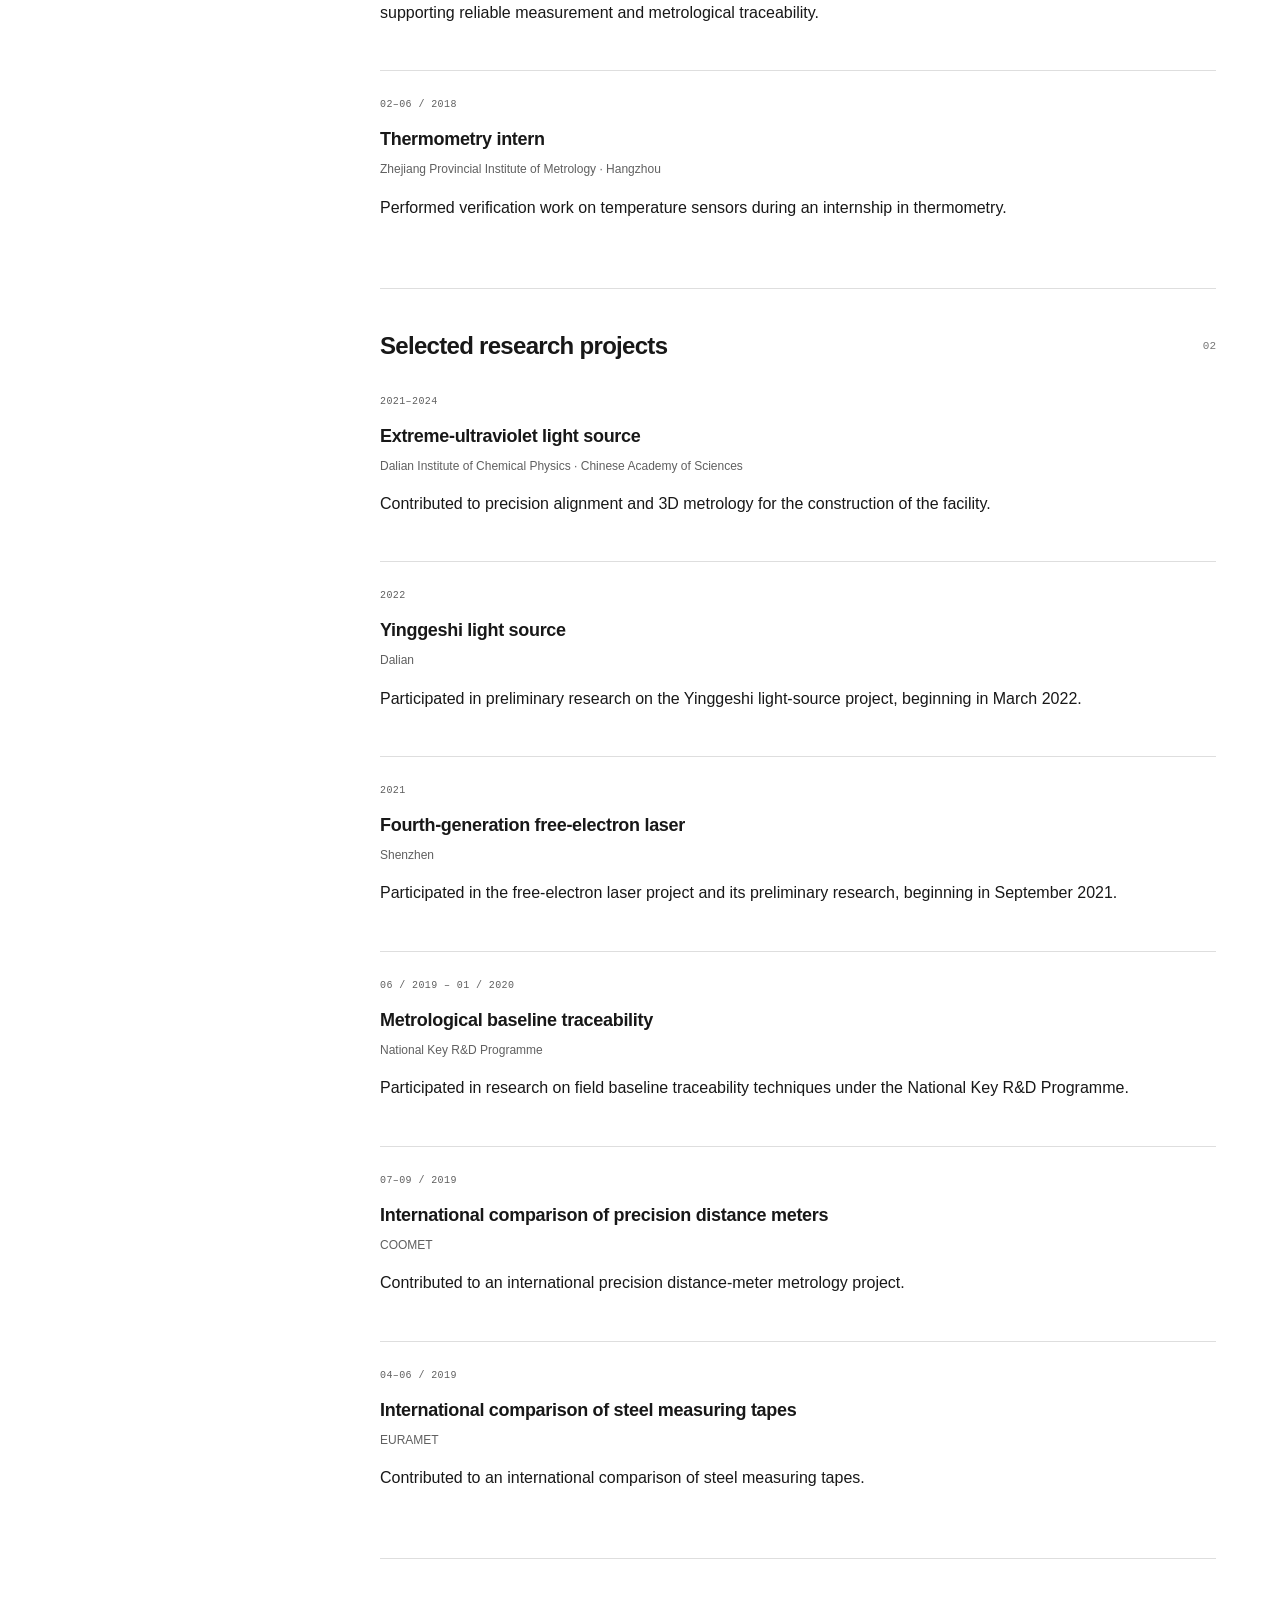
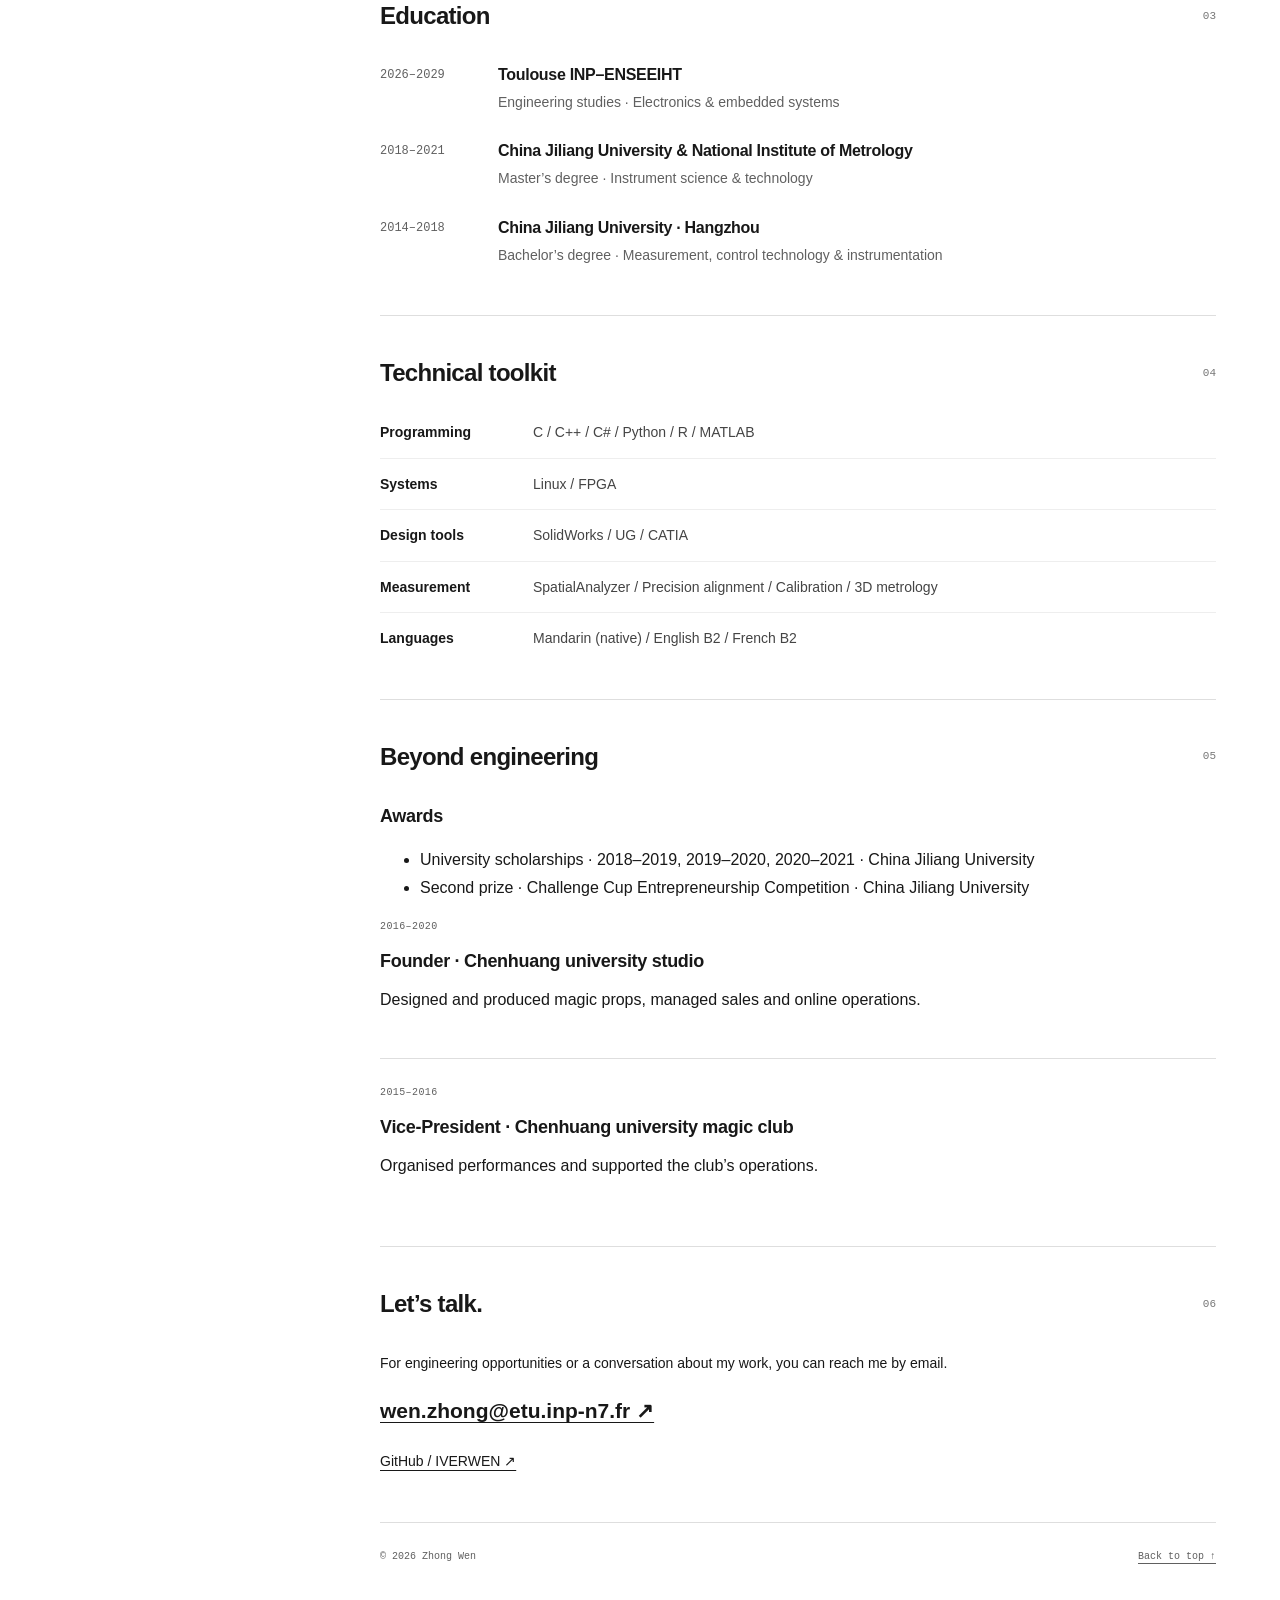
==== commit e5bd0afb: "Recreate approved engineering portfolio design with blueprint banner and ruler navigation" ====
--- a/index.html
+++ b/index.html
@@ -1,21 +1,22 @@
 <!doctype html>
 <html lang="en">
-<head><meta charset="utf-8"><meta name="viewport" content="width=device-width, initial-scale=1"><meta name="description" content="Zhong Wen — electronics, embedded systems and precision metrology. Engineering student at Toulouse INP–ENSEEIHT."><meta name="theme-color" content="#ffffff"><title>Zhong Wen — Electronics & Metrology</title><link rel="stylesheet" href="style.css"></head>
+<head><meta charset="utf-8"><meta name="viewport" content="width=device-width, initial-scale=1"><meta name="description" content="Zhong Wen — electronics, embedded systems and precision metrology. Engineering student at Toulouse INP–ENSEEIHT."><meta name="theme-color" content="#ffffff"><title>Zhong Wen — Electronics & Metrology</title><link rel="stylesheet" href="style.css?v=20261104-1"></head>
 <body>
 <a class="skip" href="#main">Skip to content / Aller au contenu</a>
 <div class="layout">
 <aside class="sidebar">
 <a class="wordmark" href="#home">wen-zhong.com<span aria-hidden="true">_</span></a>
 <p class="sidebar-intro" data-en="Engineering student.&#10;Electronics, embedded systems&#10;and precision metrology." data-fr="Élève ingénieur.&#10;Électronique, systèmes embarqués&#10;et métrologie de précision.">Engineering student.<br>Electronics, embedded systems<br>and precision metrology.</p>
-<nav aria-label="Main navigation"><a href="#home" data-en="About" data-fr="À propos">About</a><a href="#experience" data-en="Experience" data-fr="Expérience">Experience</a><a href="#projects" data-en="Projects" data-fr="Projets">Projects</a><a href="#education" data-en="Education" data-fr="Formation">Education</a><a href="#skills" data-en="Skills" data-fr="Compétences">Skills</a><a href="#contact">Contact</a></nav>
+<nav class="ruler-nav" aria-label="Main navigation"><span class="nav-marker" aria-hidden="true"></span><a href="#home" class="is-active" aria-current="location" data-en="About" data-fr="À propos">About</a><a href="#experience" data-en="Experience" data-fr="Expérience">Experience</a><a href="#projects" data-en="Projects" data-fr="Projets">Projects</a><a href="#education" data-en="Education" data-fr="Formation">Education</a><a href="#skills" data-en="Skills" data-fr="Compétences">Skills</a><a href="#contact">Contact</a></nav>
 <div class="sidebar-links"><a href="https://github.com/IVERWEN">GitHub ↗</a><a href="mailto:wen.zhong@etu.inp-n7.fr">Email ↗</a></div>
 <button type="button" id="language" aria-label="Afficher en français">FR</button>
 <p class="location">Toulouse / Grenoble<br>France</p>
 </aside>
 <main id="main">
 <section id="home">
+<div class="tech-banner" aria-hidden="true"><svg viewBox="0 0 1200 210" xmlns="http://www.w3.org/2000/svg" focusable="false"><defs><pattern id="blueprint-grid" width="30" height="30" patternUnits="userSpaceOnUse"><path d="M30 0H0V30" fill="none" stroke="#dbe7f0" stroke-width=".7"/></pattern><linearGradient id="banner-wash" x2="0" y2="1"><stop stop-color="#edf4f9"/><stop offset="1" stop-color="#f3f7fa"/></linearGradient></defs><path fill="url(#banner-wash)" d="M0 0h1200v210H0z"/><path fill="url(#blueprint-grid)" d="M0 0h1200v210H0z"/><g fill="none" stroke="#779ab7" stroke-width="1.1"><path d="M0 56H54l32-32h103M0 74H65l34-32h43M1200 100h-58l-50 51h-65M1200 124h-48l-54 54H953"/><path d="M0 124.00 L2 124.00 L4 124.00 L6 124.00 L8 124.00 L10 124.00 L12 124.00 L14 124.00 L16 124.00 L18 124.00 L20 124.00 L22 124.00 L24 124.00 L26 124.00 L28 124.00 L30 124.00 L32 124.00 L34 124.00 L36 124.00 L38 124.00 L40 124.00 L42 124.00 L44 124.00 L46 124.00 L48 124.00 L50 124.00 L52 124.00 L54 124.00 L56 124.00 L58 124.00 L60 124.00 L62 124.00 L64 124.00 L66 124.00 L68 124.00 L70 124.00 L72 124.00 L74 124.00 L76 124.00 L78 124.00 L80 124.00 L82 124.00 L84 124.00 L86 124.00 L88 124.00 L90 124.00 L92 124.00 L94 124.00 L96 124.00 L98 124.00 L100 124.00 L102 124.00 L104 124.00 L106 124.00 L108 124.00 L110 124.00 L112 124.00 L114 124.00 L116 124.00 L118 124.00 L120 124.00 L122 124.00 L124 124.00 L126 124.00 L128 124.00 L130 124.00 L132 124.00 L134 124.00 L136 124.00 L138 124.00 L140 124.00 L142 124.00 L144 124.00 L146 124.00 L148 124.00 L150 124.00 L152 124.00 L154 124.00 L156 124.00 L158 124.00 L160 124.00 L162 124.00 L164 124.00 L166 124.00 L168 124.00 L170 124.00 L172 124.00 L174 124.00 L176 124.00 L178 124.00 L180 124.00 L182 124.00 L184 124.00 L186 124.00 L188 124.00 L190 124.00 L192 124.00 L194 124.00 L196 124.00 L198 124.00 L200 124.00 L202 124.00 L204 124.00 L206 124.00 L208 124.00 L210 124.00 L212 124.00 L214 124.00 L216 124.00 L218 124.00 L220 124.00 L222 123.99 L224 123.99 L226 123.99 L228 123.99 L230 123.99 L232 123.99 L234 123.99 L236 123.99 L238 123.99 L240 123.99 L242 123.99 L244 123.99 L246 124.00 L248 124.00 L250 124.01 L252 124.01 L254 124.02 L256 124.03 L258 124.04 L260 124.05 L262 124.06 L264 124.07 L266 124.07 L268 124.08 L270 124.09 L272 124.09 L274 124.09 L276 124.08 L278 124.07 L280 124.06 L282 124.04 L284 124.01 L286 123.98 L288 123.95 L290 123.91 L292 123.86 L294 123.81 L296 123.76 L298 123.72 L300 123.67 L302 123.63 L304 123.59 L306 123.56 L308 123.55 L310 123.55 L312 123.57 L314 123.61 L316 123.67 L318 123.76 L320 123.87 L322 124.00 L324 124.15 L326 124.33 L328 124.52 L330 124.72 L332 124.93 L334 125.13 L336 125.33 L338 125.50 L340 125.65 L342 125.76 L344 125.82 L346 125.82 L348 125.75 L350 125.61 L352 125.40 L354 125.10 L356 124.72 L358 124.26 L360 123.73 L362 123.13 L364 122.49 L366 121.82 L368 121.13 L370 120.46 L372 119.83 L374 119.26 L376 118.79 L378 118.45 L380 118.25 L382 118.23 L384 118.40 L386 118.79 L388 119.40 L390 120.23 L392 121.29 L394 122.55 L396 124.00 L398 125.60 L400 127.32 L402 129.10 L404 130.89 L406 132.63 L408 134.25 L410 135.70 L412 136.89 L414 137.77 L416 138.28 L418 138.36 L420 137.99 L422 137.13 L424 135.77 L426 133.91 L428 131.58 L430 128.82 L432 125.68 L434 122.25 L436 118.61 L438 114.88 L440 111.16 L442 107.58 L444 104.27 L446 101.36 L448 98.97 L450 97.22 L452 96.19 L454 95.97 L456 96.61 L458 98.14 L460 100.56 L462 103.85 L464 107.95 L466 112.75 L468 118.15 L470 124.00 L472 130.13 L474 136.36 L476 142.49 L478 148.33 L480 153.67 L482 158.32 L484 162.11 L486 164.89 L488 166.52 L490 166.92 L492 166.04 L494 163.87 L496 160.42 L498 155.78 L500 150.06 L502 143.40 L504 136.01 L506 128.09 L508 119.87 L510 111.62 L512 103.58 L514 96.02 L516 89.18 L518 83.27 L520 78.51 L522 75.04 L524 72.98 L526 72.43 L528 73.39 L530 75.86 L532 79.76 L534 84.97 L536 91.34 L538 98.66 L540 106.72 L542 115.25 L544 124.00 L546 132.69 L548 141.06 L550 148.85 L552 155.82 L554 161.78 L556 166.54 L558 169.99 L560 172.03 L562 172.63 L564 171.79 L566 169.57 L568 166.07 L570 161.41 L572 155.78 L574 149.37 L576 142.39 L578 135.08 L580 127.67 L582 120.39 L584 113.46 L586 107.08 L588 101.43 L590 96.65 L592 92.86 L594 90.14 L596 88.52 L598 88.01 L600 88.59 L602 90.17 L604 92.67 L606 95.97 L608 99.93 L610 104.39 L612 109.19 L614 114.16 L616 119.15 L618 124.00 L620 128.56 L622 132.72 L624 136.36 L626 139.41 L628 141.81 L630 143.53 L632 144.55 L634 144.90 L636 144.60 L638 143.70 L640 142.29 L642 140.44 L644 138.23 L646 135.77 L648 133.14 L650 130.45 L652 127.79 L654 125.22 L656 122.83 L658 120.68 L660 118.81 L662 117.26 L664 116.05 L666 115.18 L668 114.67 L670 114.48 L672 114.60 L674 114.99 L676 115.62 L678 116.45 L680 117.42 L682 118.50 L684 119.64 L686 120.79 L688 121.93 L690 123.01 L692 124.00 L694 124.89 L696 125.65 L698 126.28 L700 126.76 L702 127.11 L704 127.32 L706 127.40 L708 127.37 L710 127.23 L712 127.01 L714 126.72 L716 126.38 L718 126.00 L720 125.61 L722 125.22 L724 124.84 L726 124.48 L728 124.15 L730 123.86 L732 123.61 L734 123.41 L736 123.25 L738 123.14 L740 123.08 L742 123.05 L744 123.05 L746 123.09 L748 123.15 L750 123.23 L752 123.33 L754 123.43 L756 123.53 L758 123.64 L760 123.74 L762 123.84 L764 123.92 L766 124.00 L768 124.06 L770 124.12 L772 124.16 L774 124.18 L776 124.20 L778 124.21 L780 124.21 L782 124.20 L784 124.19 L786 124.17 L788 124.15 L790 124.13 L792 124.10 L794 124.08 L796 124.06 L798 124.04 L800 124.02 L802 124.01 L804 123.99 L806 123.98 L808 123.98 L810 123.97 L812 123.97 L814 123.96 L816 123.96 L818 123.97 L820 123.97 L822 123.97 L824 123.97 L826 123.98 L828 123.98 L830 123.99 L832 123.99 L834 123.99 L836 124.00 L838 124.00 L840 124.00 L842 124.00 L844 124.00 L846 124.00 L848 124.00 L850 124.00 L852 124.00 L854 124.00 L856 124.00 L858 124.00 L860 124.00 L862 124.00 L864 124.00 L866 124.00 L868 124.00 L870 124.00 L872 124.00 L874 124.00 L876 124.00 L878 124.00 L880 124.00 L882 124.00 L884 124.00 L886 124.00 L888 124.00 L890 124.00 L892 124.00 L894 124.00 L896 124.00 L898 124.00 L900 124.00 L902 124.00 L904 124.00 L906 124.00 L908 124.00 L910 124.00 L912 124.00 L914 124.00 L916 124.00 L918 124.00 L920 124.00 L922 124.00 L924 124.00 L926 124.00 L928 124.00 L930 124.00 L932 124.00 L934 124.00 L936 124.00 L938 124.00 L940 124.00 L942 124.00 L944 124.00 L946 124.00 L948 124.00 L950 124.00 L952 124.00 L954 124.00 L956 124.00 L958 124.00 L960 124.00 L962 124.00 L964 124.00 L966 124.00 L968 124.00 L970 124.00 L972 124.00 L974 124.00 L976 124.00 L978 124.00 L980 124.00 L982 124.00 L984 124.00 L986 124.00 L988 124.00 L990 124.00 L992 124.00 L994 124.00 L996 124.00 L998 124.00 L1000 124.00 L1002 124.00 L1004 124.00 L1006 124.00 L1008 124.00 L1010 124.00 L1012 124.00 L1014 124.00 L1016 124.00 L1018 124.00 L1020 124.00 L1022 124.00 L1024 124.00 L1026 124.00 L1028 124.00 L1030 124.00 L1032 124.00 L1034 124.00 L1036 124.00 L1038 124.00 L1040 124.00 L1042 124.00 L1044 124.00 L1046 124.00 L1048 124.00 L1050 124.00 L1052 124.00 L1054 124.00 L1056 124.00 L1058 124.00 L1060 124.00 L1062 124.00 L1064 124.00 L1066 124.00 L1068 124.00 L1070 124.00 L1072 124.00 L1074 124.00 L1076 124.00 L1078 124.00 L1080 124.00 L1082 124.00 L1084 124.00 L1086 124.00 L1088 124.00 L1090 124.00 L1092 124.00 L1094 124.00 L1096 124.00 L1098 124.00 L1100 124.00 L1102 124.00 L1104 124.00 L1106 124.00 L1108 124.00 L1110 124.00 L1112 124.00 L1114 124.00 L1116 124.00 L1118 124.00 L1120 124.00 L1122 124.00 L1124 124.00 L1126 124.00 L1128 124.00 L1130 124.00 L1132 124.00 L1134 124.00 L1136 124.00 L1138 124.00 L1140 124.00 L1142 124.00 L1144 124.00 L1146 124.00 L1148 124.00 L1150 124.00 L1152 124.00 L1154 124.00 L1156 124.00 L1158 124.00 L1160 124.00 L1162 124.00 L1164 124.00 L1166 124.00 L1168 124.00 L1170 124.00 L1172 124.00 L1174 124.00 L1176 124.00 L1178 124.00 L1180 124.00 L1182 124.00 L1184 124.00 L1186 124.00 L1188 124.00 L1190 124.00 L1192 124.00 L1194 124.00 L1196 124.00 L1198 124.00 L1200 124.00 " stroke="#6289aa" stroke-width="1.35"/><path d="M430 32v62m192-62v61" stroke-dasharray="5 5" opacity=".55"/><path d="M434 43h184m-179-5-5 5 5 5m174-10 5 5-5 5"/><path d="M239 54h14m-7-7v14M817 173h14m-7-7v14M953 33h14m-7-7v14"/><g fill="#f7fafc"><circle cx="189" cy="24" r="3.5"/><circle cx="142" cy="42" r="3.5"/><circle cx="1027" cy="151" r="3.5"/><circle cx="953" cy="178" r="3.5"/></g></g><path d="M103 116v16m760-16v16" fill="none" stroke="#49c4d3" stroke-width="1.2"/></svg></div>
 <p class="eyebrow" data-en="ELECTRONICS / EMBEDDED SYSTEMS / METROLOGY" data-fr="ÉLECTRONIQUE / SYSTÈMES EMBARQUÉS / MÉTROLOGIE">ELECTRONICS / EMBEDDED SYSTEMS / METROLOGY</p>
-<h1 data-en="Hi, I’m Zhong Wen." data-fr="Bonjour, je suis Zhong Wen.">Hi, I’m Zhong Wen.</h1>
+<h1 data-en="Zhong Wen" data-fr="Zhong Wen">Zhong Wen</h1>
 <p class="lead" data-en="Engineering student at Toulouse INP–ENSEEIHT, with a background in precision measurement and scientific instrumentation." data-fr="Élève ingénieur à Toulouse INP–ENSEEIHT, avec un parcours en mesure de précision et instrumentation scientifique.">Engineering student at Toulouse INP–ENSEEIHT, with a background in precision measurement and scientific instrumentation.</p>
 <p data-en="My experience spans alignment and calibration for large scientific facilities, 3D metrology and international measurement research. I’m now studying electronics and embedded systems, with an interest in instrumentation, digital systems and RF." data-fr="Mon expérience couvre l’alignement et l’étalonnage pour de grandes infrastructures scientifiques, la métrologie 3D et la recherche internationale en mesure. J’étudie aujourd’hui l’électronique et les systèmes embarqués, avec un intérêt pour l’instrumentation, les systèmes numériques et la RF.">My experience spans alignment and calibration for large scientific facilities, 3D metrology and international measurement research. I’m now studying electronics and embedded systems, with an interest in instrumentation, digital systems and RF.</p>
 <a class="contact-link" href="mailto:wen.zhong@etu.inp-n7.fr" data-en="Get in touch ↗" data-fr="Me contacter ↗">Get in touch ↗</a>
@@ -59,5 +60,5 @@
 <a class="email" href="mailto:wen.zhong@etu.inp-n7.fr">wen.zhong@etu.inp-n7.fr ↗</a><p class="github-link"><a href="https://github.com/IVERWEN">GitHub / IVERWEN ↗</a></p>
 </section>
 <footer><span>© 2026 Zhong Wen</span><a href="#home" data-en="Back to top ↑" data-fr="Retour en haut ↑">Back to top ↑</a></footer>
-</main></div><script src="language.js"></script>
+</main></div><script src="language.js?v=20261104-1"></script>
 </body></html>
--- a/style.css
+++ b/style.css
@@ -1 +1,64 @@
 :root{color-scheme:light;--ink:#181818;--muted:#606060;--line:#dedede;--mono:Consolas,'Courier New',monospace}*{box-sizing:border-box}html{scroll-behavior:smooth;scroll-padding-top:40px}body{margin:0;background:#fff;color:var(--ink);font:16px/1.75 'Segoe UI',Arial,sans-serif;-webkit-font-smoothing:antialiased}a{color:inherit;text-decoration-thickness:1px;text-underline-offset:4px}a:hover{color:#666}a:focus-visible,button:focus-visible{outline:2px solid #111;outline-offset:6px}.layout{display:grid;grid-template-columns:230px minmax(0,740px);gap:86px;max-width:1180px;padding:65px 45px 0;margin:auto}.sidebar{position:sticky;top:55px;align-self:start}.wordmark{font:700 19px/1.4 var(--mono);letter-spacing:-.9px;text-decoration:none}.sidebar-intro{font-size:13px;line-height:1.8;color:var(--muted);white-space:pre-line;margin:24px 0 27px}.sidebar nav{display:flex;flex-direction:column;gap:7px}.sidebar nav a{font-size:15px;font-weight:600;text-decoration:none;width:fit-content}.sidebar nav a:hover{text-decoration:underline}.sidebar-links{display:flex;gap:20px;font-size:12px;margin-top:30px}.sidebar button{display:block;margin-top:23px;background:#fff;color:#111;border:1px solid #bbb;font:12px var(--mono);padding:6px 11px;cursor:pointer}.sidebar button:hover{background:#111;color:#fff}.location{font:11px/1.8 var(--mono);color:var(--muted);margin-top:28px}main{min-width:0}.eyebrow{font:10px/1.8 var(--mono);letter-spacing:1px;color:var(--muted);margin:0 0 21px}h1{font-size:clamp(32px,3.4vw,44px);line-height:1.2;letter-spacing:-1.7px;margin:0 0 24px;font-weight:750}.lead{font-size:20px;line-height:1.6;font-weight:500;margin-bottom:20px}p{margin:0 0 18px}h2{font-size:24px;letter-spacing:-.7px;line-height:1.4;margin:0;font-weight:700}.timeline-heading{margin:43px 0 21px;font-size:20px}.contact-link{display:inline-block;font-size:14px;font-weight:600;margin-top:5px}.timeline{list-style:none;margin:0;padding:0}.timeline li{display:grid;grid-template-columns:100px 1fr;gap:18px;margin:16px 0;font-size:14px}.date{font:12px/1.8 var(--mono);color:var(--muted);white-space:nowrap;padding-top:2px}section{padding-bottom:48px}section+section{padding-top:40px;border-top:1px solid var(--line)}.section-heading{display:flex;justify-content:space-between;align-items:center;margin-bottom:30px}.section-number{font:11px var(--mono);color:#777}.project{padding:25px 0;border-bottom:1px solid var(--line)}.project:first-of-type{padding-top:0}.project:last-child{border-bottom:0;padding-bottom:0}.project-meta{display:flex;justify-content:space-between;gap:16px;font:10px/1.8 var(--mono);letter-spacing:.4px;color:var(--muted);margin-bottom:12px}h3{font-size:18px;line-height:1.5;font-weight:650;letter-spacing:-.3px;margin:0 0 10px}.project p{font-size:14px;line-height:1.85}.project .organisation{font-size:12px;color:var(--muted);margin-top:-5px;margin-bottom:12px}.tags{display:flex;flex-wrap:wrap;gap:8px;list-style:none;margin:16px 0 0;padding:0}.tags li{font:10px/1.5 var(--mono);border:1px solid var(--line);padding:3px 7px}.education-row{display:grid;grid-template-columns:100px 1fr;gap:18px;margin:25px 0}.education-row:last-child{margin-bottom:0}.education-row h3{font-size:16px;margin-bottom:3px}.education-row p{font-size:14px;color:var(--muted);margin:0}.skills{margin:0}.skills>div{display:grid;grid-template-columns:135px 1fr;gap:18px;padding:13px 0;border-bottom:1px solid #eee;font-size:14px}.skills>div:first-child{padding-top:0}.skills>div:last-child{border-bottom:0;padding-bottom:0}.skills dt{font-weight:600}.skills dd{margin:0;color:#444}#contact>p{font-size:14px}.email{font-size:clamp(16px,2vw,21px);font-weight:600;overflow-wrap:anywhere}.github-link{margin-top:19px;margin-bottom:0;font-size:12px}footer{display:flex;justify-content:space-between;gap:15px;border-top:1px solid var(--line);padding:25px 0 35px;font:10px/1.8 var(--mono);color:var(--muted)}.skip{position:absolute;top:-100px;padding:10px 15px;background:#111;color:#fff}.skip:focus{top:5px;z-index:3}@media(max-width:900px){.layout{gap:40px;padding:40px 28px 0;grid-template-columns:190px minmax(0,1fr)}}@media(max-width:650px){html{scroll-padding-top:20px}.layout{display:block;padding:27px 22px 0}.sidebar{position:relative;top:auto;border-bottom:1px solid var(--line);padding-bottom:23px;margin-bottom:34px}.sidebar-intro,.sidebar-links,.location{display:none}.sidebar nav{flex-direction:row;flex-wrap:wrap;gap:8px 18px;margin-top:18px;padding-right:35px}.sidebar nav a{font-size:12px}.sidebar button{position:absolute;right:0;top:0;margin:0}.eyebrow{font-size:9px}h1{font-size:34px}.lead{font-size:18px}.timeline li,.education-row{grid-template-columns:86px 1fr;gap:12px}.timeline li{font-size:13px}.date{font-size:11px}.section-heading{margin-bottom:24px}h2{font-size:22px}.project-meta{font-size:9px;gap:10px}.skills>div{grid-template-columns:100px 1fr;gap:12px;font-size:13px}section{padding-bottom:35px}section+section{padding-top:30px}}@media(prefers-reduced-motion:reduce){html{scroll-behavior:auto}}@media print{.layout{display:block;padding:0;max-width:none}.sidebar,.contact-link,footer a{display:none}body{font-size:11px}h1{font-size:25px}.lead{font-size:14px}section{padding-bottom:16px}section+section{padding-top:16px}.project{break-inside:avoid}.project p,.education-row p,.timeline li,.skills>div{font-size:11px}}
+
+/* Engineering portfolio — approved November 2026 design */
+:root { --steel:#4d7392; }
+.layout { max-width:1560px; padding:100px 5vw 0; grid-template-columns:230px minmax(0,1fr); gap:86px; }
+.sidebar { padding-top:62px; top:0; }
+.wordmark { font-size:22px; letter-spacing:-1px; }
+.sidebar-intro { font-size:16px; line-height:1.8; margin:40px 0 48px; }
+.sidebar nav { position:relative; gap:18px; margin-left:0; padding-left:30px; }
+.sidebar nav a { font-size:18px; line-height:1.6; font-weight:600; }
+.ruler-nav::before { content:""; position:absolute; left:0; top:14px; bottom:14px; width:14px; background:linear-gradient(#bcc3c8,#bcc3c8) left/1px 100% no-repeat,repeating-linear-gradient(to bottom,#c5ccd1 0 1px,transparent 1px 11.36px) left/7px 100% no-repeat; pointer-events:none; }
+.ruler-nav a::before { content:""; position:absolute; left:0; width:14px; height:1px; background:#aeb9c2; margin-top:.8em; pointer-events:none; }
+.nav-marker { position:absolute; top:14px; left:0; width:7px; height:7px; border-radius:50%; background:var(--steel); transform:translate(-3px,-50%); z-index:1; transition:top .22s ease; pointer-events:none; }
+.sidebar-links { margin-top:65px; flex-direction:column; gap:12px; font-size:15px; }
+.sidebar button { margin-top:34px; padding:7px 13px; font-size:13px; }
+.location { margin-top:35px; }
+.tech-banner { width:100%; aspect-ratio:1200/210; overflow:hidden; background:#edf4f9; margin:0 0 38px; }
+.tech-banner svg { display:block; width:100%; height:100%; }
+.eyebrow { font-size:11px; letter-spacing:1.5px; margin-bottom:32px; }
+h1 { font-size:clamp(48px,5.1vw,76px); letter-spacing:-2.5px; line-height:1.12; margin-bottom:38px; }
+.lead { font-size:clamp(20px,1.8vw,26px); font-weight:650; line-height:1.6; margin-bottom:32px; }
+#home > p:not(.lead):not(.eyebrow) { font-size:18px; line-height:1.85; margin-bottom:32px; }
+.contact-link { font-size:17px; }
+.timeline-heading { margin-top:64px; font-size:28px; }
+.timeline li { grid-template-columns:130px 1fr; font-size:16px; gap:24px; margin:20px 0; }
+.date { font-size:12px; }
+.project p { font-size:16px; }
+@media(min-width:1700px) { .layout { padding-left:70px; padding-right:70px; } }
+@media(max-width:1100px) {
+ .layout { padding:60px 35px 0; grid-template-columns:190px minmax(0,1fr); gap:45px; }
+ .sidebar { padding-top:35px; }
+ .wordmark { font-size:19px; }
+ .sidebar-intro { font-size:14px; margin:30px 0 35px; }
+ .sidebar nav { gap:14px; padding-left:24px; }
+ .sidebar nav a { font-size:15px; }
+ .sidebar-links { margin-top:36px; }
+ h1 { font-size:48px; }
+ .lead { font-size:21px; }
+ #home > p:not(.lead):not(.eyebrow) { font-size:16px; }
+ .timeline li { grid-template-columns:100px 1fr; font-size:14px; gap:18px; }
+}
+@media(max-width:700px) {
+ .layout { display:block; padding:25px 22px 0; }
+ .sidebar { padding-top:0; padding-bottom:23px; top:auto; position:relative; margin-bottom:30px; }
+ .sidebar-intro,.sidebar-links,.location { display:none; }
+ .sidebar nav { margin-top:20px; padding:0; gap:10px 18px; flex-direction:row; flex-wrap:wrap; }
+ .sidebar nav a { font-size:12px; line-height:1.8; }
+ .ruler-nav::before,.ruler-nav a::before,.nav-marker { display:none; }
+ .sidebar nav a.is-active { text-decoration:underline; text-decoration-color:var(--steel); text-decoration-thickness:2px; }
+ .sidebar button { top:0; right:0; margin:0; padding:6px 11px; font-size:12px; }
+ .tech-banner { margin-bottom:25px; min-height:95px; }
+ .tech-banner svg { width:100%; height:100%; min-height:95px; }
+ .eyebrow { font-size:9px; margin-bottom:22px; letter-spacing:.8px; }
+ h1 { font-size:46px; letter-spacing:-1.8px; margin-bottom:25px; }
+ .lead { font-size:19px; margin-bottom:23px; }
+ #home > p:not(.lead):not(.eyebrow) { font-size:15px; line-height:1.8; margin-bottom:24px; }
+ .contact-link { font-size:14px; }
+ .timeline-heading { margin-top:40px; font-size:23px; }
+ .timeline li { grid-template-columns:86px 1fr; gap:12px; font-size:13px; }
+ .project p { font-size:14px; }
+ .date { font-size:11px; }
+}
+@media(prefers-reduced-motion:reduce) { .nav-marker { transition:none; } }
+@media print { .layout { display:block; padding:0; } .sidebar,.tech-banner { display:none; } h1 { font-size:25px; } .lead { font-size:14px; } }
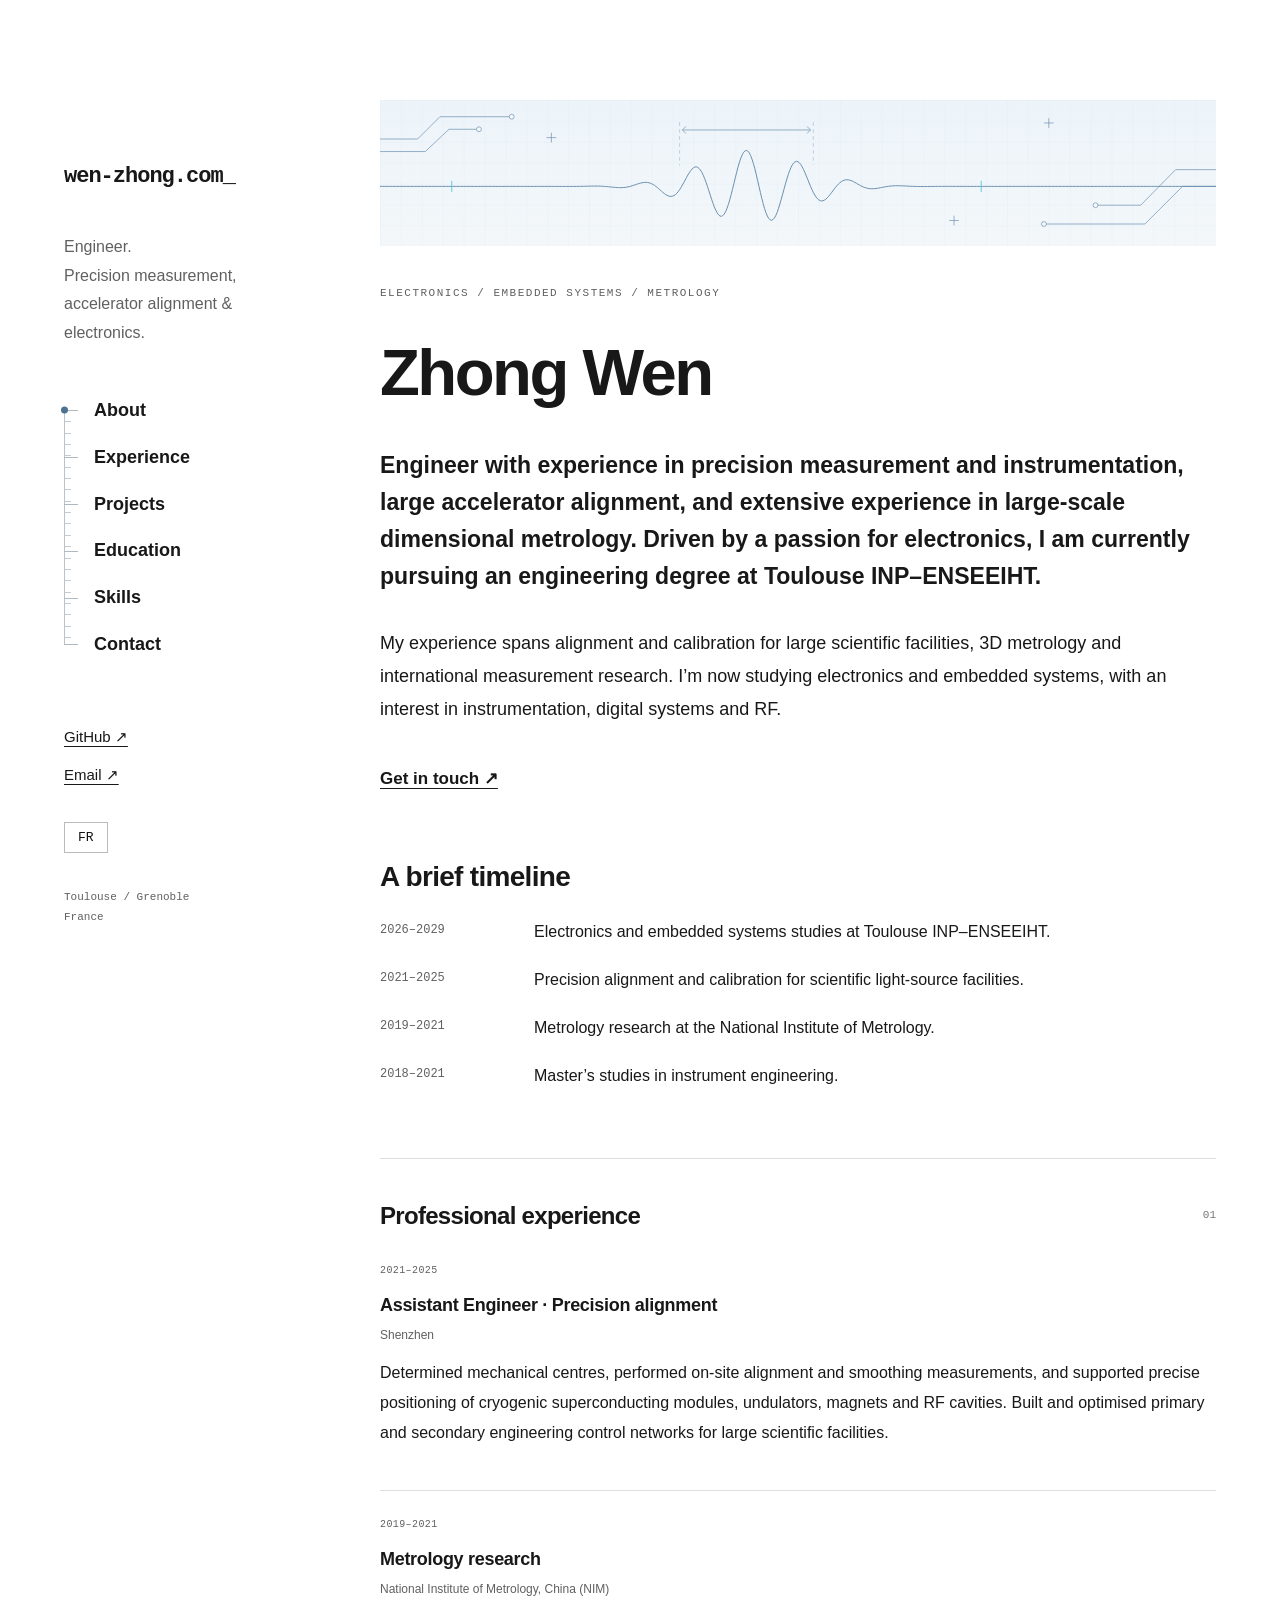
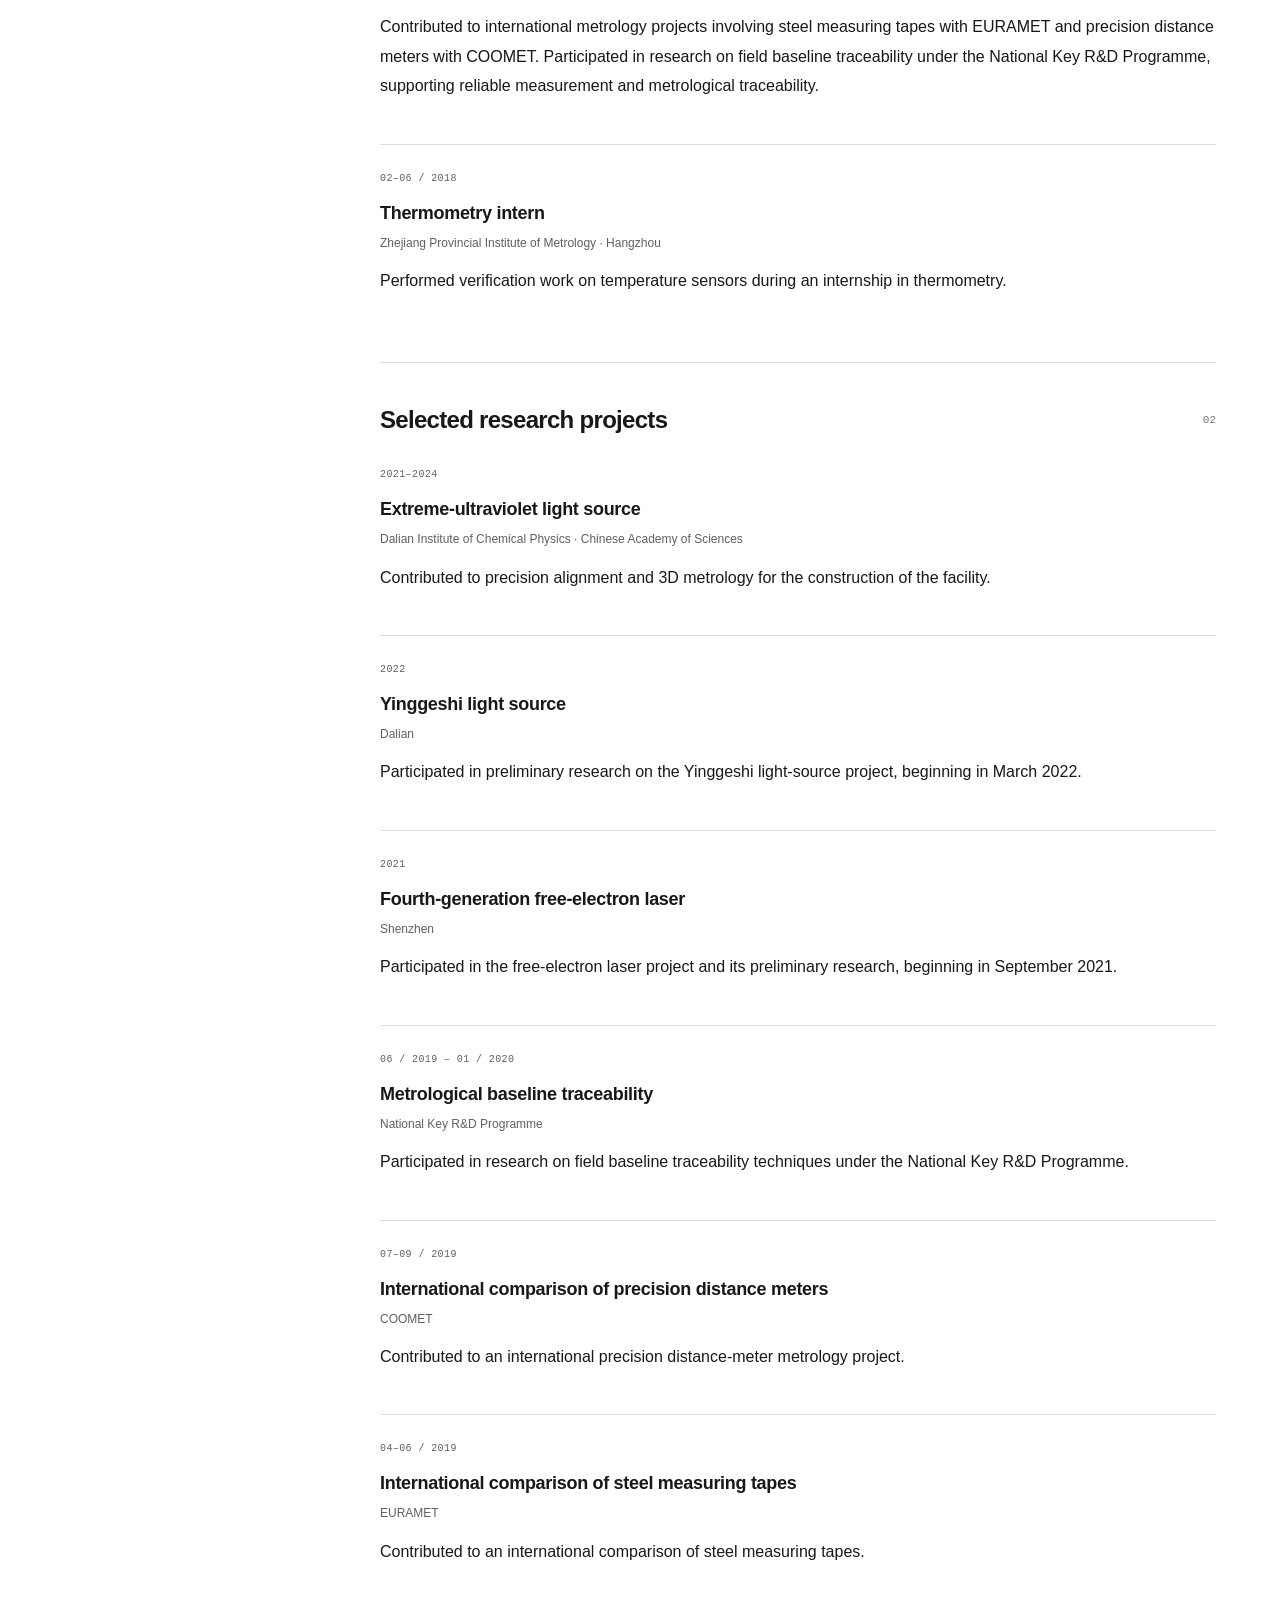
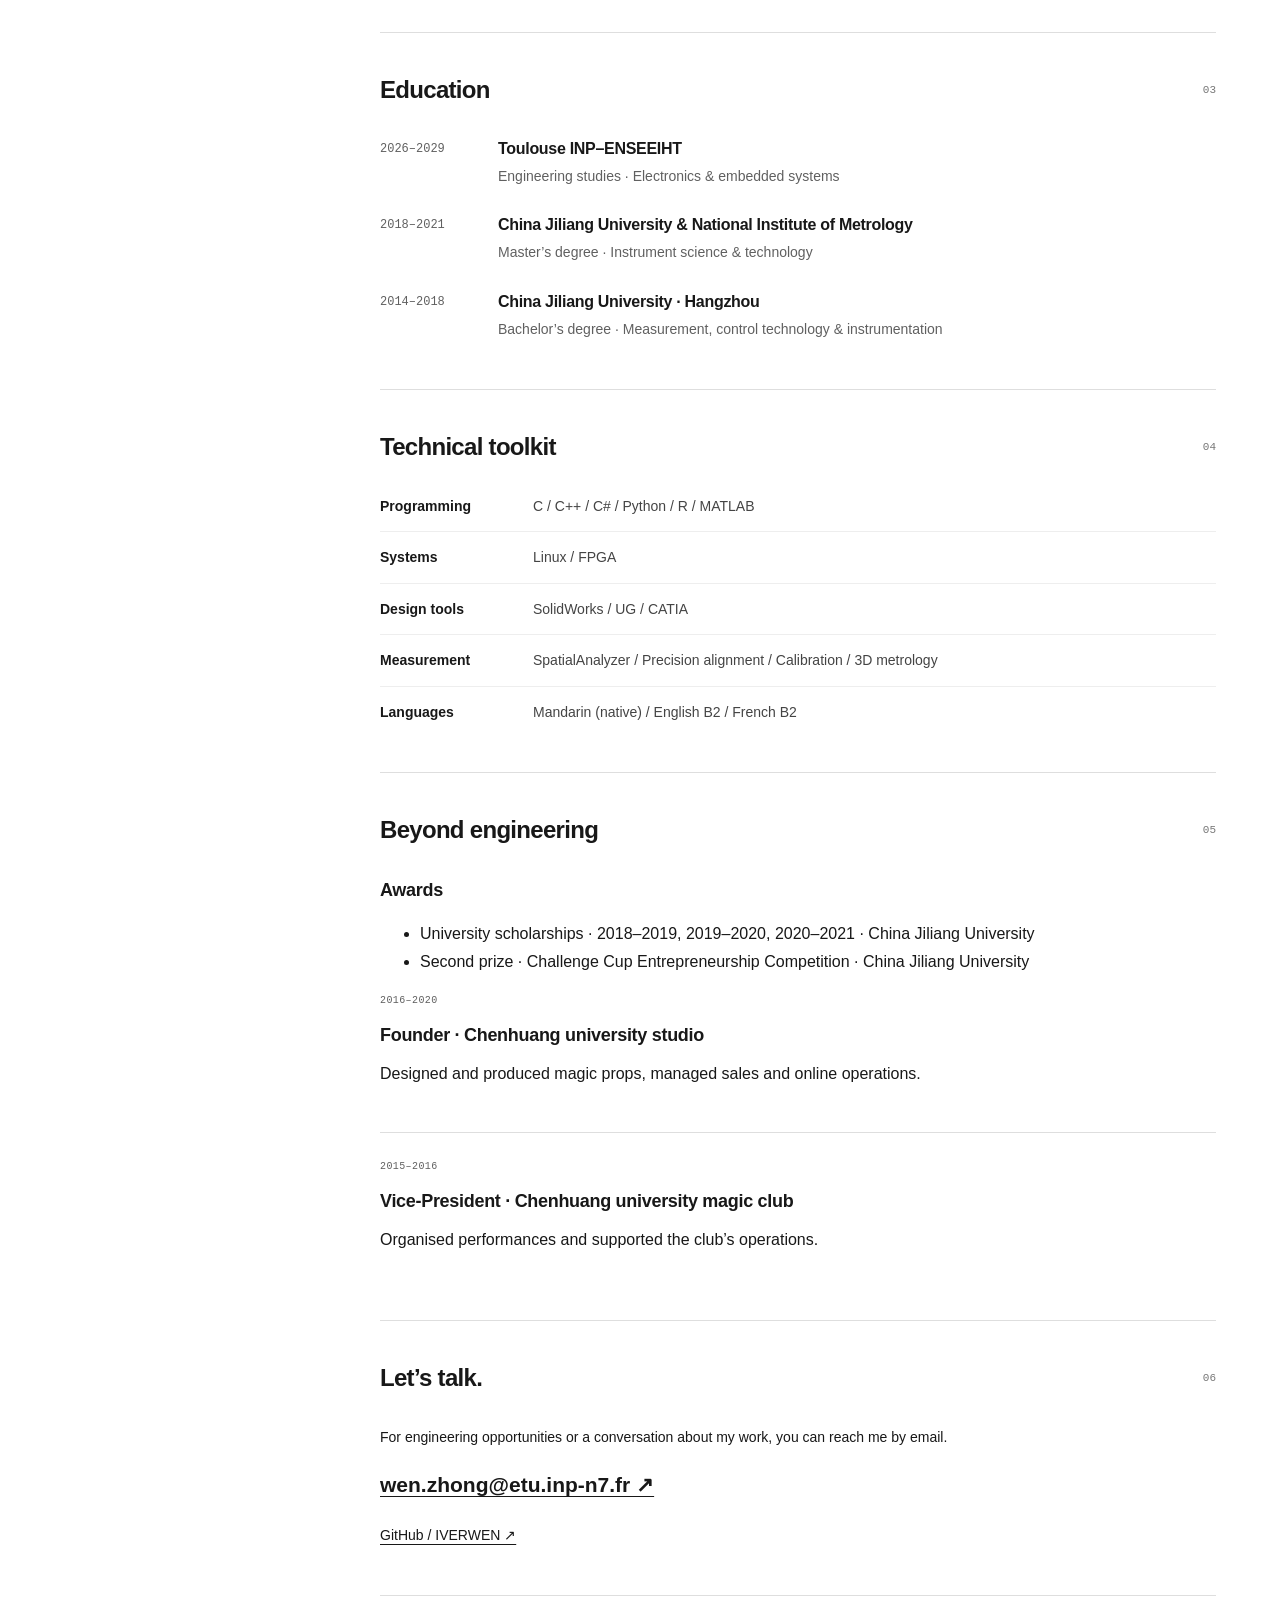
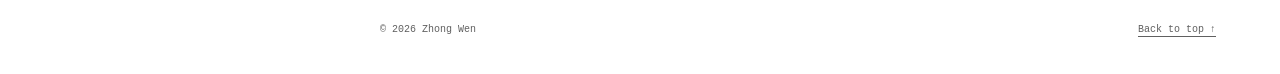
==== commit b4268b8c: "Lead profile with engineering experience and describe electronics degree as continued development" ====
--- a/index.html
+++ b/index.html
@@ -1,12 +1,12 @@
 <!doctype html>
 <html lang="en">
-<head><meta charset="utf-8"><meta name="viewport" content="width=device-width, initial-scale=1"><meta name="description" content="Zhong Wen — electronics, embedded systems and precision metrology. Engineering student at Toulouse INP–ENSEEIHT."><meta name="theme-color" content="#ffffff"><title>Zhong Wen — Electronics & Metrology</title><link rel="stylesheet" href="style.css?v=20261104-1"></head>
+<head><meta charset="utf-8"><meta name="viewport" content="width=device-width, initial-scale=1"><meta name="description" content="Zhong Wen — electronics, embedded systems and precision metrology. Precision measurement, accelerator alignment and large-scale dimensional metrology."><meta name="theme-color" content="#ffffff"><title>Zhong Wen — Electronics & Metrology</title><link rel="stylesheet" href="style.css?v=20261104-1"></head>
 <body>
 <a class="skip" href="#main">Skip to content / Aller au contenu</a>
 <div class="layout">
 <aside class="sidebar">
 <a class="wordmark" href="#home">wen-zhong.com<span aria-hidden="true">_</span></a>
-<p class="sidebar-intro" data-en="Engineering student.&#10;Electronics, embedded systems&#10;and precision metrology." data-fr="Élève ingénieur.&#10;Électronique, systèmes embarqués&#10;et métrologie de précision.">Engineering student.<br>Electronics, embedded systems<br>and precision metrology.</p>
+<p class="sidebar-intro" data-en="Engineer.&#10;Precision measurement,&#10;accelerator alignment &amp; electronics." data-fr="Ingénieur.&#10;Mesure de précision,&#10;alignement d’accélérateurs et électronique.">Engineer.<br>Precision measurement,<br>accelerator alignment &amp; electronics.</p>
 <nav class="ruler-nav" aria-label="Main navigation"><span class="nav-marker" aria-hidden="true"></span><a href="#home" class="is-active" aria-current="location" data-en="About" data-fr="À propos">About</a><a href="#experience" data-en="Experience" data-fr="Expérience">Experience</a><a href="#projects" data-en="Projects" data-fr="Projets">Projects</a><a href="#education" data-en="Education" data-fr="Formation">Education</a><a href="#skills" data-en="Skills" data-fr="Compétences">Skills</a><a href="#contact">Contact</a></nav>
 <div class="sidebar-links"><a href="https://github.com/IVERWEN">GitHub ↗</a><a href="mailto:wen.zhong@etu.inp-n7.fr">Email ↗</a></div>
 <button type="button" id="language" aria-label="Afficher en français">FR</button>
@@ -17,7 +17,7 @@
 <div class="tech-banner" aria-hidden="true"><svg viewBox="0 0 1200 210" xmlns="http://www.w3.org/2000/svg" focusable="false"><defs><pattern id="blueprint-grid" width="30" height="30" patternUnits="userSpaceOnUse"><path d="M30 0H0V30" fill="none" stroke="#dbe7f0" stroke-width=".7"/></pattern><linearGradient id="banner-wash" x2="0" y2="1"><stop stop-color="#edf4f9"/><stop offset="1" stop-color="#f3f7fa"/></linearGradient></defs><path fill="url(#banner-wash)" d="M0 0h1200v210H0z"/><path fill="url(#blueprint-grid)" d="M0 0h1200v210H0z"/><g fill="none" stroke="#779ab7" stroke-width="1.1"><path d="M0 56H54l32-32h103M0 74H65l34-32h43M1200 100h-58l-50 51h-65M1200 124h-48l-54 54H953"/><path d="M0 124.00 L2 124.00 L4 124.00 L6 124.00 L8 124.00 L10 124.00 L12 124.00 L14 124.00 L16 124.00 L18 124.00 L20 124.00 L22 124.00 L24 124.00 L26 124.00 L28 124.00 L30 124.00 L32 124.00 L34 124.00 L36 124.00 L38 124.00 L40 124.00 L42 124.00 L44 124.00 L46 124.00 L48 124.00 L50 124.00 L52 124.00 L54 124.00 L56 124.00 L58 124.00 L60 124.00 L62 124.00 L64 124.00 L66 124.00 L68 124.00 L70 124.00 L72 124.00 L74 124.00 L76 124.00 L78 124.00 L80 124.00 L82 124.00 L84 124.00 L86 124.00 L88 124.00 L90 124.00 L92 124.00 L94 124.00 L96 124.00 L98 124.00 L100 124.00 L102 124.00 L104 124.00 L106 124.00 L108 124.00 L110 124.00 L112 124.00 L114 124.00 L116 124.00 L118 124.00 L120 124.00 L122 124.00 L124 124.00 L126 124.00 L128 124.00 L130 124.00 L132 124.00 L134 124.00 L136 124.00 L138 124.00 L140 124.00 L142 124.00 L144 124.00 L146 124.00 L148 124.00 L150 124.00 L152 124.00 L154 124.00 L156 124.00 L158 124.00 L160 124.00 L162 124.00 L164 124.00 L166 124.00 L168 124.00 L170 124.00 L172 124.00 L174 124.00 L176 124.00 L178 124.00 L180 124.00 L182 124.00 L184 124.00 L186 124.00 L188 124.00 L190 124.00 L192 124.00 L194 124.00 L196 124.00 L198 124.00 L200 124.00 L202 124.00 L204 124.00 L206 124.00 L208 124.00 L210 124.00 L212 124.00 L214 124.00 L216 124.00 L218 124.00 L220 124.00 L222 123.99 L224 123.99 L226 123.99 L228 123.99 L230 123.99 L232 123.99 L234 123.99 L236 123.99 L238 123.99 L240 123.99 L242 123.99 L244 123.99 L246 124.00 L248 124.00 L250 124.01 L252 124.01 L254 124.02 L256 124.03 L258 124.04 L260 124.05 L262 124.06 L264 124.07 L266 124.07 L268 124.08 L270 124.09 L272 124.09 L274 124.09 L276 124.08 L278 124.07 L280 124.06 L282 124.04 L284 124.01 L286 123.98 L288 123.95 L290 123.91 L292 123.86 L294 123.81 L296 123.76 L298 123.72 L300 123.67 L302 123.63 L304 123.59 L306 123.56 L308 123.55 L310 123.55 L312 123.57 L314 123.61 L316 123.67 L318 123.76 L320 123.87 L322 124.00 L324 124.15 L326 124.33 L328 124.52 L330 124.72 L332 124.93 L334 125.13 L336 125.33 L338 125.50 L340 125.65 L342 125.76 L344 125.82 L346 125.82 L348 125.75 L350 125.61 L352 125.40 L354 125.10 L356 124.72 L358 124.26 L360 123.73 L362 123.13 L364 122.49 L366 121.82 L368 121.13 L370 120.46 L372 119.83 L374 119.26 L376 118.79 L378 118.45 L380 118.25 L382 118.23 L384 118.40 L386 118.79 L388 119.40 L390 120.23 L392 121.29 L394 122.55 L396 124.00 L398 125.60 L400 127.32 L402 129.10 L404 130.89 L406 132.63 L408 134.25 L410 135.70 L412 136.89 L414 137.77 L416 138.28 L418 138.36 L420 137.99 L422 137.13 L424 135.77 L426 133.91 L428 131.58 L430 128.82 L432 125.68 L434 122.25 L436 118.61 L438 114.88 L440 111.16 L442 107.58 L444 104.27 L446 101.36 L448 98.97 L450 97.22 L452 96.19 L454 95.97 L456 96.61 L458 98.14 L460 100.56 L462 103.85 L464 107.95 L466 112.75 L468 118.15 L470 124.00 L472 130.13 L474 136.36 L476 142.49 L478 148.33 L480 153.67 L482 158.32 L484 162.11 L486 164.89 L488 166.52 L490 166.92 L492 166.04 L494 163.87 L496 160.42 L498 155.78 L500 150.06 L502 143.40 L504 136.01 L506 128.09 L508 119.87 L510 111.62 L512 103.58 L514 96.02 L516 89.18 L518 83.27 L520 78.51 L522 75.04 L524 72.98 L526 72.43 L528 73.39 L530 75.86 L532 79.76 L534 84.97 L536 91.34 L538 98.66 L540 106.72 L542 115.25 L544 124.00 L546 132.69 L548 141.06 L550 148.85 L552 155.82 L554 161.78 L556 166.54 L558 169.99 L560 172.03 L562 172.63 L564 171.79 L566 169.57 L568 166.07 L570 161.41 L572 155.78 L574 149.37 L576 142.39 L578 135.08 L580 127.67 L582 120.39 L584 113.46 L586 107.08 L588 101.43 L590 96.65 L592 92.86 L594 90.14 L596 88.52 L598 88.01 L600 88.59 L602 90.17 L604 92.67 L606 95.97 L608 99.93 L610 104.39 L612 109.19 L614 114.16 L616 119.15 L618 124.00 L620 128.56 L622 132.72 L624 136.36 L626 139.41 L628 141.81 L630 143.53 L632 144.55 L634 144.90 L636 144.60 L638 143.70 L640 142.29 L642 140.44 L644 138.23 L646 135.77 L648 133.14 L650 130.45 L652 127.79 L654 125.22 L656 122.83 L658 120.68 L660 118.81 L662 117.26 L664 116.05 L666 115.18 L668 114.67 L670 114.48 L672 114.60 L674 114.99 L676 115.62 L678 116.45 L680 117.42 L682 118.50 L684 119.64 L686 120.79 L688 121.93 L690 123.01 L692 124.00 L694 124.89 L696 125.65 L698 126.28 L700 126.76 L702 127.11 L704 127.32 L706 127.40 L708 127.37 L710 127.23 L712 127.01 L714 126.72 L716 126.38 L718 126.00 L720 125.61 L722 125.22 L724 124.84 L726 124.48 L728 124.15 L730 123.86 L732 123.61 L734 123.41 L736 123.25 L738 123.14 L740 123.08 L742 123.05 L744 123.05 L746 123.09 L748 123.15 L750 123.23 L752 123.33 L754 123.43 L756 123.53 L758 123.64 L760 123.74 L762 123.84 L764 123.92 L766 124.00 L768 124.06 L770 124.12 L772 124.16 L774 124.18 L776 124.20 L778 124.21 L780 124.21 L782 124.20 L784 124.19 L786 124.17 L788 124.15 L790 124.13 L792 124.10 L794 124.08 L796 124.06 L798 124.04 L800 124.02 L802 124.01 L804 123.99 L806 123.98 L808 123.98 L810 123.97 L812 123.97 L814 123.96 L816 123.96 L818 123.97 L820 123.97 L822 123.97 L824 123.97 L826 123.98 L828 123.98 L830 123.99 L832 123.99 L834 123.99 L836 124.00 L838 124.00 L840 124.00 L842 124.00 L844 124.00 L846 124.00 L848 124.00 L850 124.00 L852 124.00 L854 124.00 L856 124.00 L858 124.00 L860 124.00 L862 124.00 L864 124.00 L866 124.00 L868 124.00 L870 124.00 L872 124.00 L874 124.00 L876 124.00 L878 124.00 L880 124.00 L882 124.00 L884 124.00 L886 124.00 L888 124.00 L890 124.00 L892 124.00 L894 124.00 L896 124.00 L898 124.00 L900 124.00 L902 124.00 L904 124.00 L906 124.00 L908 124.00 L910 124.00 L912 124.00 L914 124.00 L916 124.00 L918 124.00 L920 124.00 L922 124.00 L924 124.00 L926 124.00 L928 124.00 L930 124.00 L932 124.00 L934 124.00 L936 124.00 L938 124.00 L940 124.00 L942 124.00 L944 124.00 L946 124.00 L948 124.00 L950 124.00 L952 124.00 L954 124.00 L956 124.00 L958 124.00 L960 124.00 L962 124.00 L964 124.00 L966 124.00 L968 124.00 L970 124.00 L972 124.00 L974 124.00 L976 124.00 L978 124.00 L980 124.00 L982 124.00 L984 124.00 L986 124.00 L988 124.00 L990 124.00 L992 124.00 L994 124.00 L996 124.00 L998 124.00 L1000 124.00 L1002 124.00 L1004 124.00 L1006 124.00 L1008 124.00 L1010 124.00 L1012 124.00 L1014 124.00 L1016 124.00 L1018 124.00 L1020 124.00 L1022 124.00 L1024 124.00 L1026 124.00 L1028 124.00 L1030 124.00 L1032 124.00 L1034 124.00 L1036 124.00 L1038 124.00 L1040 124.00 L1042 124.00 L1044 124.00 L1046 124.00 L1048 124.00 L1050 124.00 L1052 124.00 L1054 124.00 L1056 124.00 L1058 124.00 L1060 124.00 L1062 124.00 L1064 124.00 L1066 124.00 L1068 124.00 L1070 124.00 L1072 124.00 L1074 124.00 L1076 124.00 L1078 124.00 L1080 124.00 L1082 124.00 L1084 124.00 L1086 124.00 L1088 124.00 L1090 124.00 L1092 124.00 L1094 124.00 L1096 124.00 L1098 124.00 L1100 124.00 L1102 124.00 L1104 124.00 L1106 124.00 L1108 124.00 L1110 124.00 L1112 124.00 L1114 124.00 L1116 124.00 L1118 124.00 L1120 124.00 L1122 124.00 L1124 124.00 L1126 124.00 L1128 124.00 L1130 124.00 L1132 124.00 L1134 124.00 L1136 124.00 L1138 124.00 L1140 124.00 L1142 124.00 L1144 124.00 L1146 124.00 L1148 124.00 L1150 124.00 L1152 124.00 L1154 124.00 L1156 124.00 L1158 124.00 L1160 124.00 L1162 124.00 L1164 124.00 L1166 124.00 L1168 124.00 L1170 124.00 L1172 124.00 L1174 124.00 L1176 124.00 L1178 124.00 L1180 124.00 L1182 124.00 L1184 124.00 L1186 124.00 L1188 124.00 L1190 124.00 L1192 124.00 L1194 124.00 L1196 124.00 L1198 124.00 L1200 124.00 " stroke="#6289aa" stroke-width="1.35"/><path d="M430 32v62m192-62v61" stroke-dasharray="5 5" opacity=".55"/><path d="M434 43h184m-179-5-5 5 5 5m174-10 5 5-5 5"/><path d="M239 54h14m-7-7v14M817 173h14m-7-7v14M953 33h14m-7-7v14"/><g fill="#f7fafc"><circle cx="189" cy="24" r="3.5"/><circle cx="142" cy="42" r="3.5"/><circle cx="1027" cy="151" r="3.5"/><circle cx="953" cy="178" r="3.5"/></g></g><path d="M103 116v16m760-16v16" fill="none" stroke="#49c4d3" stroke-width="1.2"/></svg></div>
 <p class="eyebrow" data-en="ELECTRONICS / EMBEDDED SYSTEMS / METROLOGY" data-fr="ÉLECTRONIQUE / SYSTÈMES EMBARQUÉS / MÉTROLOGIE">ELECTRONICS / EMBEDDED SYSTEMS / METROLOGY</p>
 <h1 data-en="Zhong Wen" data-fr="Zhong Wen">Zhong Wen</h1>
-<p class="lead" data-en="Engineering student at Toulouse INP–ENSEEIHT, with a background in precision measurement and scientific instrumentation." data-fr="Élève ingénieur à Toulouse INP–ENSEEIHT, avec un parcours en mesure de précision et instrumentation scientifique.">Engineering student at Toulouse INP–ENSEEIHT, with a background in precision measurement and scientific instrumentation.</p>
+<p class="lead" data-en="Engineer with experience in precision measurement and instrumentation, large accelerator alignment, and extensive experience in large-scale dimensional metrology. Driven by a passion for electronics, I am currently pursuing an engineering degree at Toulouse INP–ENSEEIHT." data-fr="Ingénieur avec une expérience en mesure de précision et instrumentation, en alignement de grands accélérateurs et plusieurs années de pratique en métrologie dimensionnelle à grande échelle. Passionné d’électronique, je poursuis actuellement une formation d’ingénieur à Toulouse INP–ENSEEIHT.">Engineer with experience in precision measurement and instrumentation, large accelerator alignment, and extensive experience in large-scale dimensional metrology. Driven by a passion for electronics, I am currently pursuing an engineering degree at Toulouse INP–ENSEEIHT.</p>
 <p data-en="My experience spans alignment and calibration for large scientific facilities, 3D metrology and international measurement research. I’m now studying electronics and embedded systems, with an interest in instrumentation, digital systems and RF." data-fr="Mon expérience couvre l’alignement et l’étalonnage pour de grandes infrastructures scientifiques, la métrologie 3D et la recherche internationale en mesure. J’étudie aujourd’hui l’électronique et les systèmes embarqués, avec un intérêt pour l’instrumentation, les systèmes numériques et la RF.">My experience spans alignment and calibration for large scientific facilities, 3D metrology and international measurement research. I’m now studying electronics and embedded systems, with an interest in instrumentation, digital systems and RF.</p>
 <a class="contact-link" href="mailto:wen.zhong@etu.inp-n7.fr" data-en="Get in touch ↗" data-fr="Me contacter ↗">Get in touch ↗</a>
 <h2 class="timeline-heading" data-en="A brief timeline" data-fr="Mon parcours en bref">A brief timeline</h2>
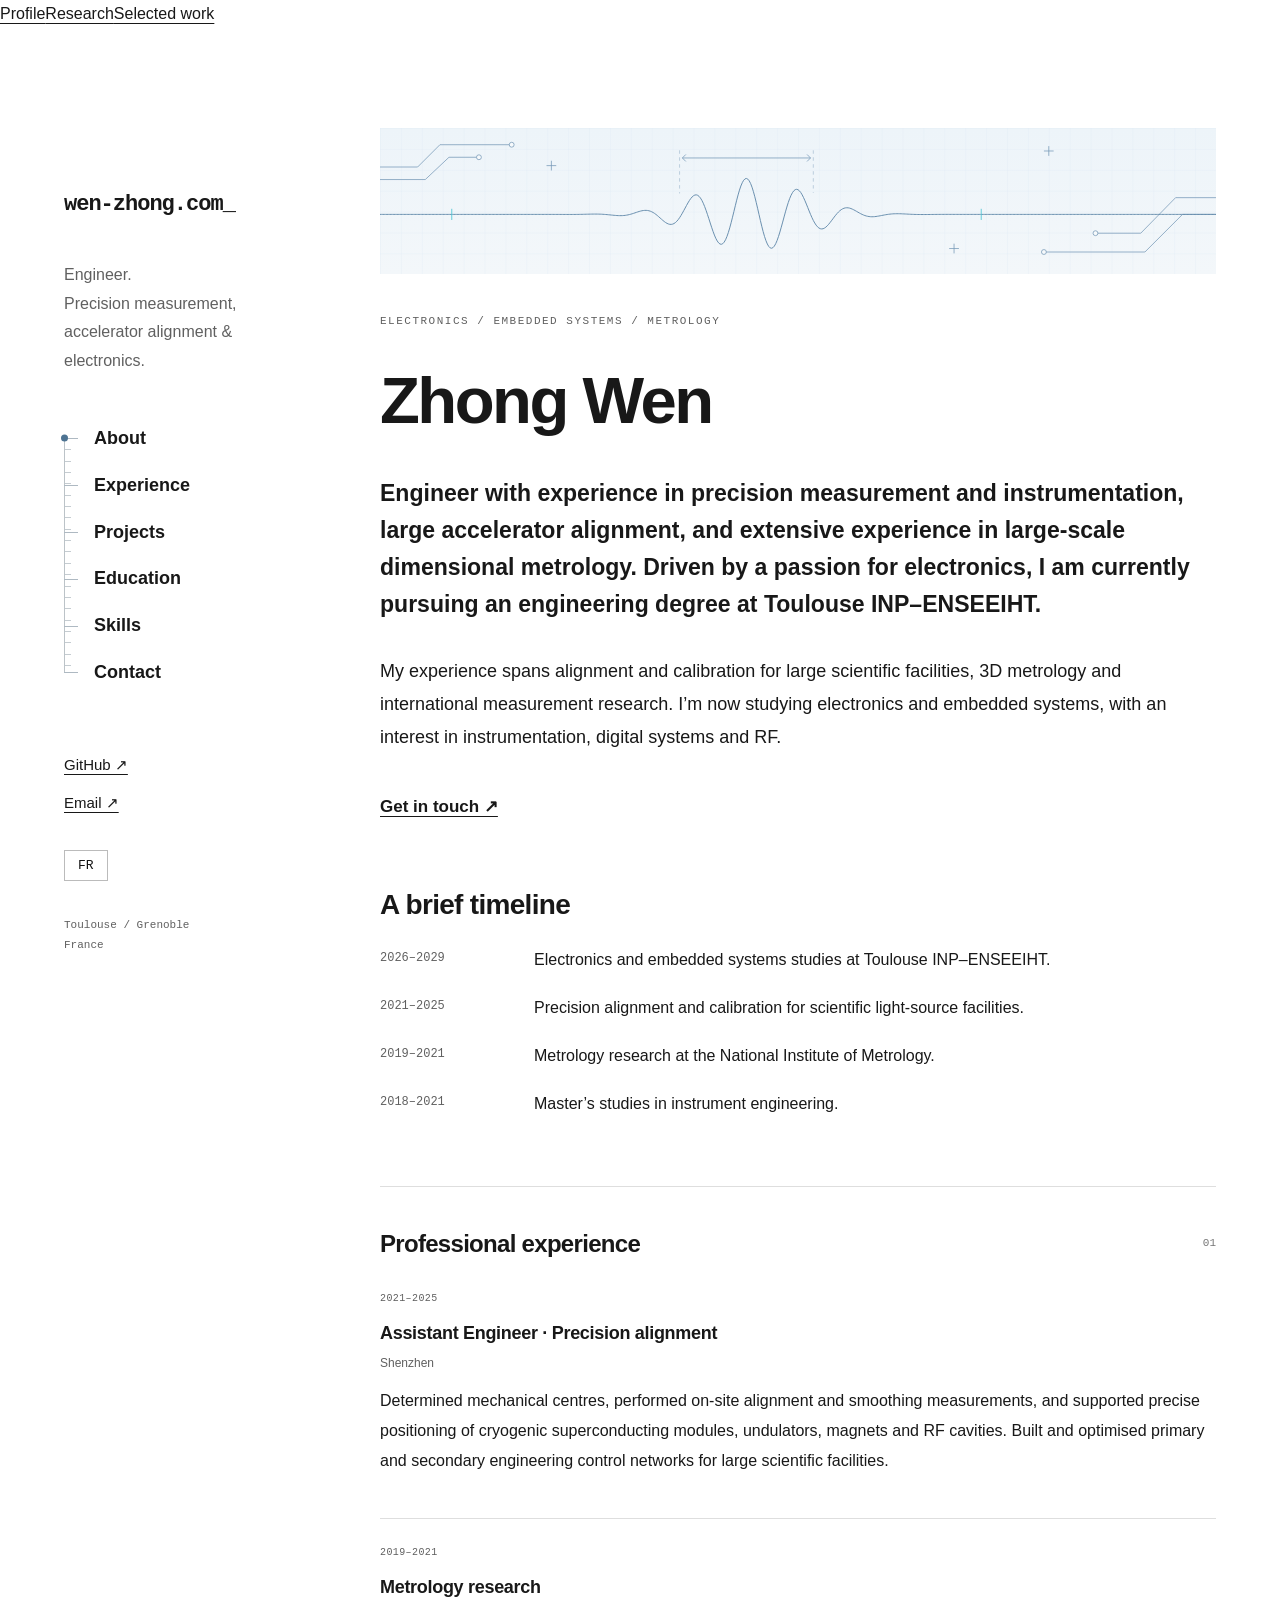
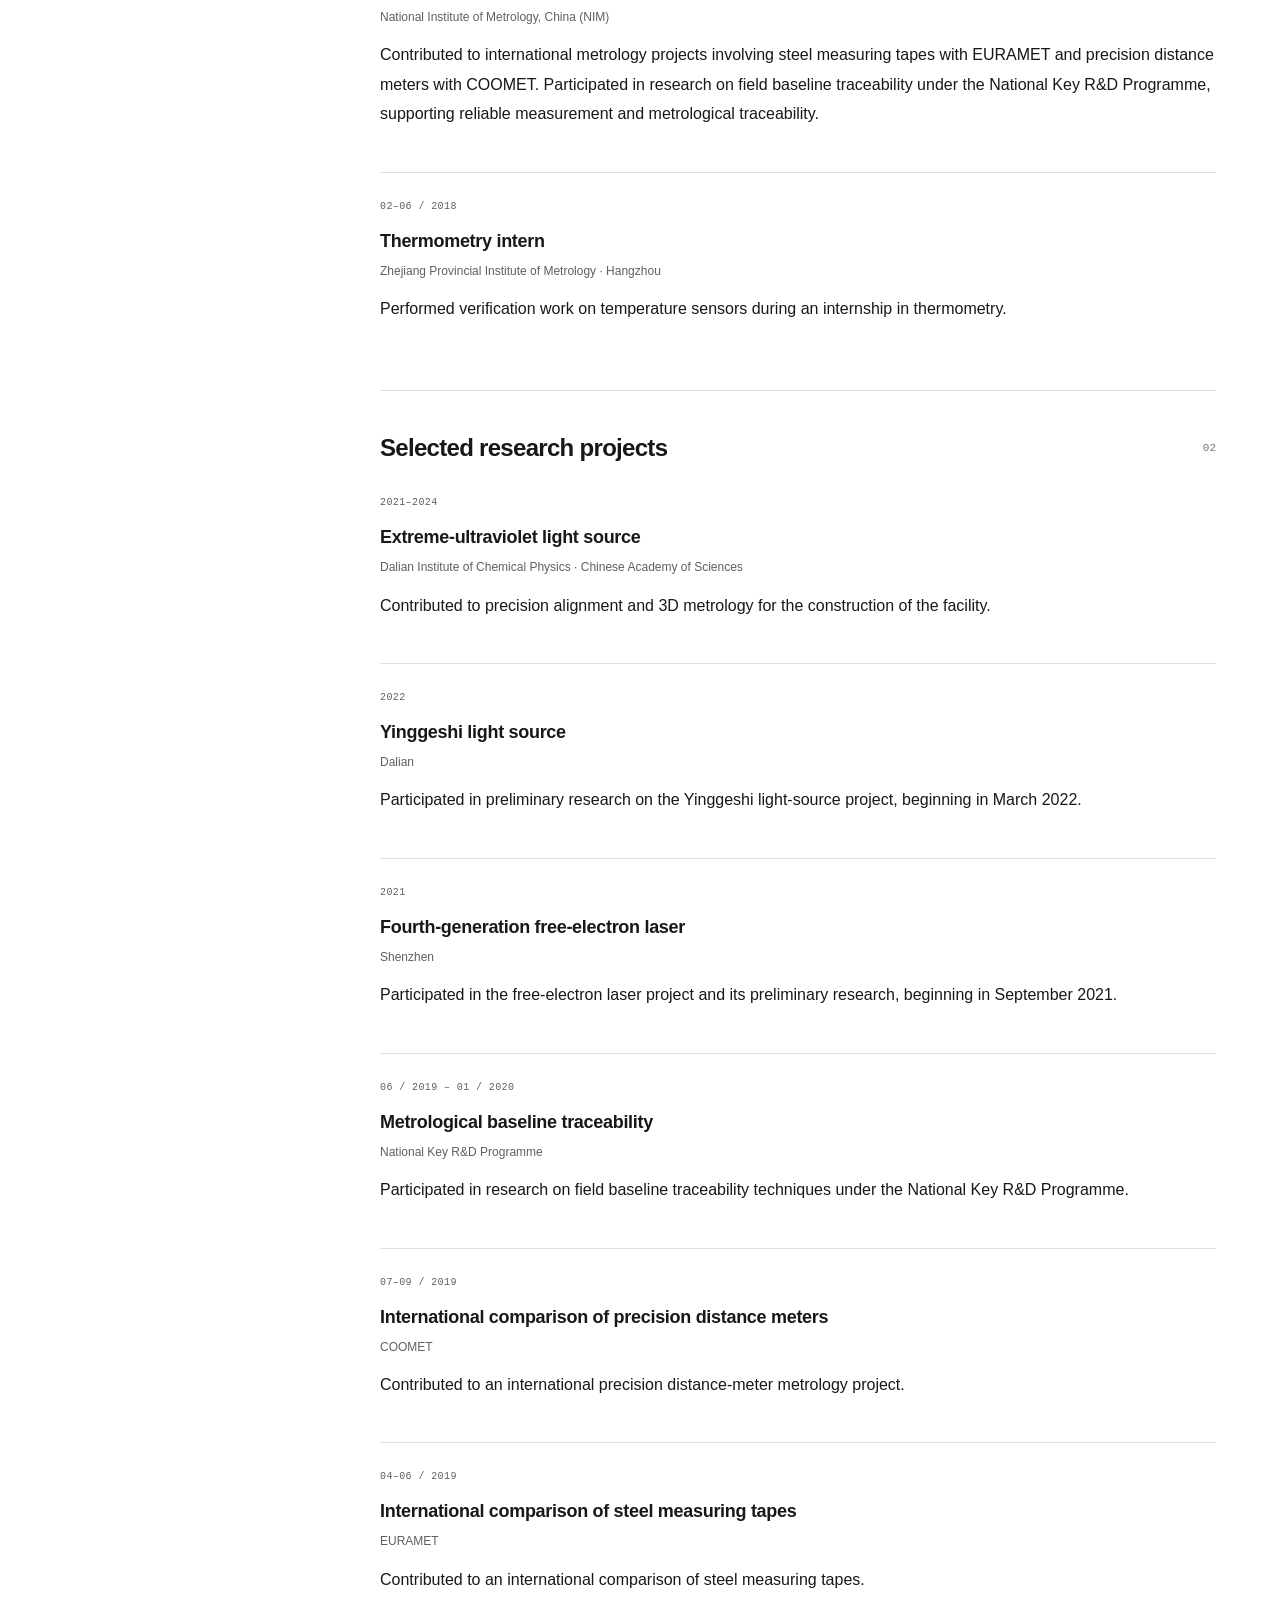
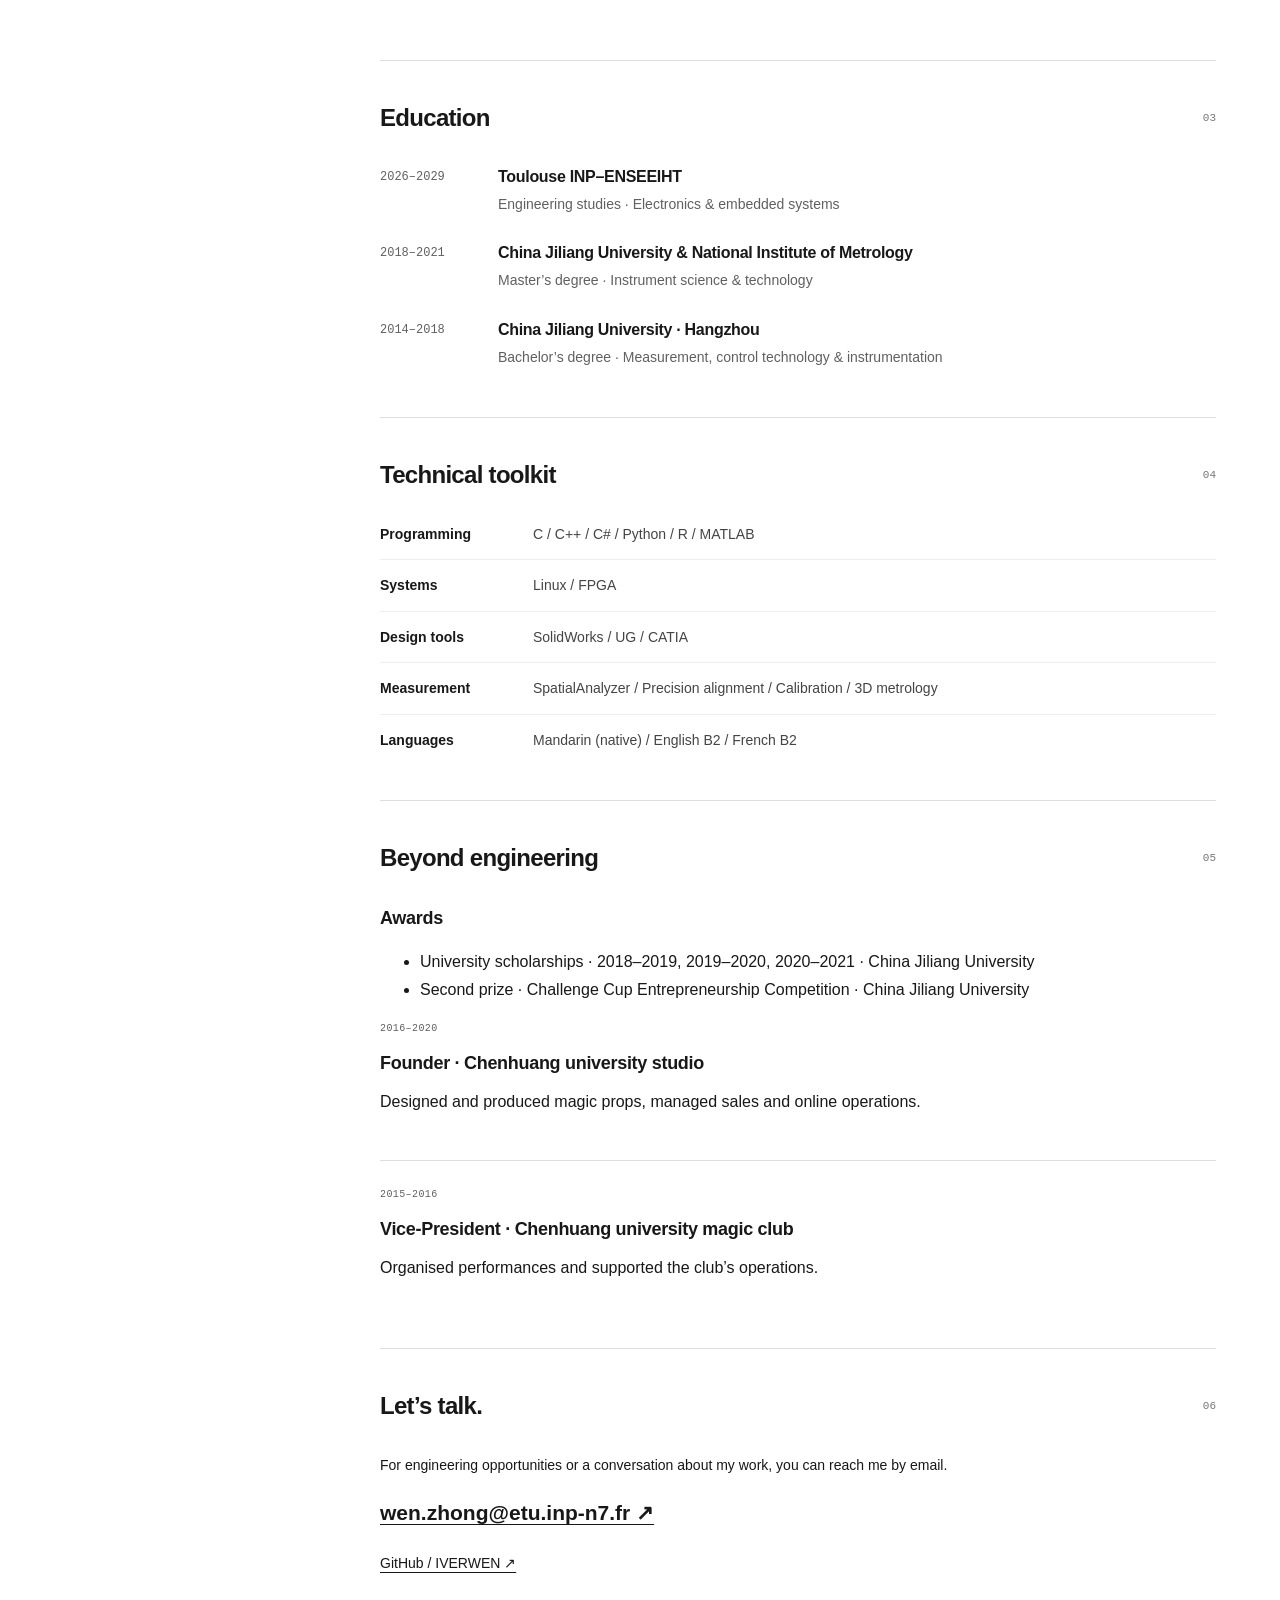
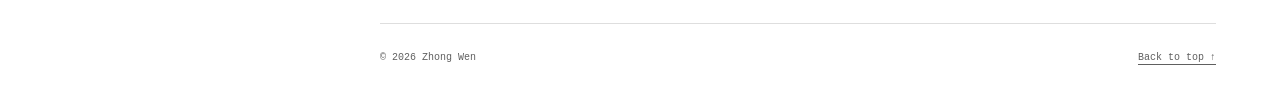
==== commit bce66d94: "Connect portfolio pages with bilingual top navigation: index.html" ====
--- a/index.html
+++ b/index.html
@@ -1,11 +1,13 @@
 <!doctype html>
 <html lang="en">
-<head><meta charset="utf-8"><meta name="viewport" content="width=device-width, initial-scale=1"><meta name="description" content="Zhong Wen — electronics, embedded systems and precision metrology. Precision measurement, accelerator alignment and large-scale dimensional metrology."><meta name="theme-color" content="#ffffff"><title>Zhong Wen — Electronics & Metrology</title><link rel="stylesheet" href="style.css?v=20261104-1"></head>
-<body>
+<head><meta charset="utf-8"><meta name="viewport" content="width=device-width, initial-scale=1"><meta name="description" content="Zhong Wen — electronics, embedded systems and precision metrology. Precision measurement, accelerator alignment and large-scale dimensional metrology."><meta name="theme-color" content="#ffffff"><title>Zhong Wen — Electronics & Metrology</title><link rel="stylesheet" href="style.css?v=20261104-3"></head>
+<body data-page-title-en="Zhong Wen | Electronics &amp; Metrology" data-page-title-fr="Zhong Wen | Électronique et métrologie">
 <a class="skip" href="#main">Skip to content / Aller au contenu</a>
+<header class="site-header"><nav class="page-nav" aria-label="Website pages"><a href="index.html" class="current-page" aria-current="page" data-en="Profile" data-fr="Parcours">Profile</a><a href="research.html" data-en="Research" data-fr="Recherche">Research</a><a href="selected-work.html" data-en="Selected work" data-fr="Réalisations">Selected work</a></nav></header>
 <div class="layout">
 <aside class="sidebar">
 <a class="wordmark" href="#home">wen-zhong.com<span aria-hidden="true">_</span></a>
+
 <p class="sidebar-intro" data-en="Engineer.&#10;Precision measurement,&#10;accelerator alignment &amp; electronics." data-fr="Ingénieur.&#10;Mesure de précision,&#10;alignement d’accélérateurs et électronique.">Engineer.<br>Precision measurement,<br>accelerator alignment &amp; electronics.</p>
 <nav class="ruler-nav" aria-label="Main navigation"><span class="nav-marker" aria-hidden="true"></span><a href="#home" class="is-active" aria-current="location" data-en="About" data-fr="À propos">About</a><a href="#experience" data-en="Experience" data-fr="Expérience">Experience</a><a href="#projects" data-en="Projects" data-fr="Projets">Projects</a><a href="#education" data-en="Education" data-fr="Formation">Education</a><a href="#skills" data-en="Skills" data-fr="Compétences">Skills</a><a href="#contact">Contact</a></nav>
 <div class="sidebar-links"><a href="https://github.com/IVERWEN">GitHub ↗</a><a href="mailto:wen.zhong@etu.inp-n7.fr">Email ↗</a></div>
@@ -60,5 +62,5 @@
 <a class="email" href="mailto:wen.zhong@etu.inp-n7.fr">wen.zhong@etu.inp-n7.fr ↗</a><p class="github-link"><a href="https://github.com/IVERWEN">GitHub / IVERWEN ↗</a></p>
 </section>
 <footer><span>© 2026 Zhong Wen</span><a href="#home" data-en="Back to top ↑" data-fr="Retour en haut ↑">Back to top ↑</a></footer>
-</main></div><script src="language.js?v=20261104-1"></script>
+</main></div><script src="language.js?v=20261104-3"></script>
 </body></html>
--- a/style.css
+++ b/style.css
@@ -62,3 +62,57 @@
 }
 @media(prefers-reduced-motion:reduce) { .nav-marker { transition:none; } }
 @media print { .layout { display:block; padding:0; } .sidebar,.tech-banner { display:none; } h1 { font-size:25px; } .lead { font-size:14px; } }
+
+/* Shared page navigation and publication layouts */
+.detail-page h1 { font-size:clamp(44px,4.5vw,68px); }
+.publication-meta { display:flex; justify-content:space-between; color:var(--steel); font:11px/1.8 var(--mono); letter-spacing:1px; margin-bottom:18px; }
+.publication-title { font-size:clamp(22px,2.2vw,30px); line-height:1.45; font-weight:650; }
+.publication-title a { text-decoration:none; }
+.publication-title a:hover { text-decoration:underline; color:var(--steel); }
+.external-arrow { white-space:nowrap; }
+.journal { font-size:15px; margin-top:18px; }
+.authors { font-size:13px; color:var(--muted); line-height:1.9; }
+.doi-link { display:inline-block; font:12px/1.8 var(--mono); overflow-wrap:anywhere; }
+.paper-summary { padding-top:38px; }
+.paper-summary p { font-size:16px; line-height:1.9; }
+.finding { display:flex; gap:28px; align-items:flex-start; border-left:2px solid #8eabc2; padding:20px 25px; margin:30px 0; background:#f6f9fb; }
+.finding-number { font-size:42px; letter-spacing:-2px; line-height:1.2; color:var(--steel); }
+.finding h3 { font-size:16px; }
+.finding p { margin:0; font-size:13px; color:var(--muted); }
+.publication-actions { display:flex; flex-wrap:wrap; align-items:center; gap:18px 28px; margin-top:25px; font-size:14px; }
+.work-empty { position:relative; padding:32px; border:1px solid var(--line); background:#fcfdfe; }
+.work-empty h3 { margin-top:18px; }
+.work-empty p { font-size:15px; max-width:580px; }
+.work-crosshair { display:block; width:23px; height:23px; background:linear-gradient(#89a5bb,#89a5bb) center/1px 100% no-repeat,linear-gradient(#89a5bb,#89a5bb) center/100% 1px no-repeat; }
+.paper-figures { display:grid; grid-template-columns:1fr 1fr; gap:24px; }
+.paper-figures figure { margin:0; min-width:0; }
+.paper-figures img { display:block; width:100%; height:260px; object-fit:contain; background:#fff; border:1px solid var(--line); padding:12px; }
+.paper-figures figcaption { font-size:12px; line-height:1.8; color:var(--muted); margin-top:12px; }
+.paper-licence { font-size:11px; line-height:1.8; color:var(--muted); }
+.pdf-reader { width:100%; height:850px; border:1px solid var(--line); background:#f6f8fa; margin-top:25px; }
+@media(max-width:1100px) { @media(max-width:700px) {
+   .sidebar .ruler-nav { margin-top:13px; gap:6px 15px; }
+ .detail-page h1 { font-size:42px; }
+ .finding { padding:18px; gap:18px; }
+ .finding-number { font-size:32px; }
+ .paper-figures { grid-template-columns:1fr; }
+ .paper-figures img { height:auto; max-height:420px; }
+ .pdf-reader { height:580px; }
+ .work-empty { padding:24px; }
+}
+
+/* Three parallel pages live in the top navigation, not the sidebar. */
+.site-header { position:sticky; top:0; z-index:20; background:#fff; border-bottom:1px solid var(--line); }
+.site-header .page-nav { max-width:1560px; margin:auto; padding:17px 5vw; display:flex; flex-direction:row; justify-content:flex-end; align-items:center; gap:32px; }
+.site-header .page-nav a { color:var(--muted); font-size:13px; line-height:1.8; text-decoration:none; padding:3px 0; border-bottom:2px solid transparent; }
+.site-header .page-nav a.current-page { color:var(--ink); font-weight:650; border-bottom-color:var(--steel); }
+.site-header .page-nav a:hover { color:var(--steel); }
+.sidebar { top:64px; }
+html { scroll-padding-top:100px; }
+@media(max-width:700px) {
+ .site-header .page-nav { padding:12px 22px; justify-content:space-between; gap:15px; }
+ .site-header .page-nav a { font-size:12px; }
+ .sidebar { top:auto; }
+ html { scroll-padding-top:80px; }
+}
+@media print { .site-header { display:none; } }
